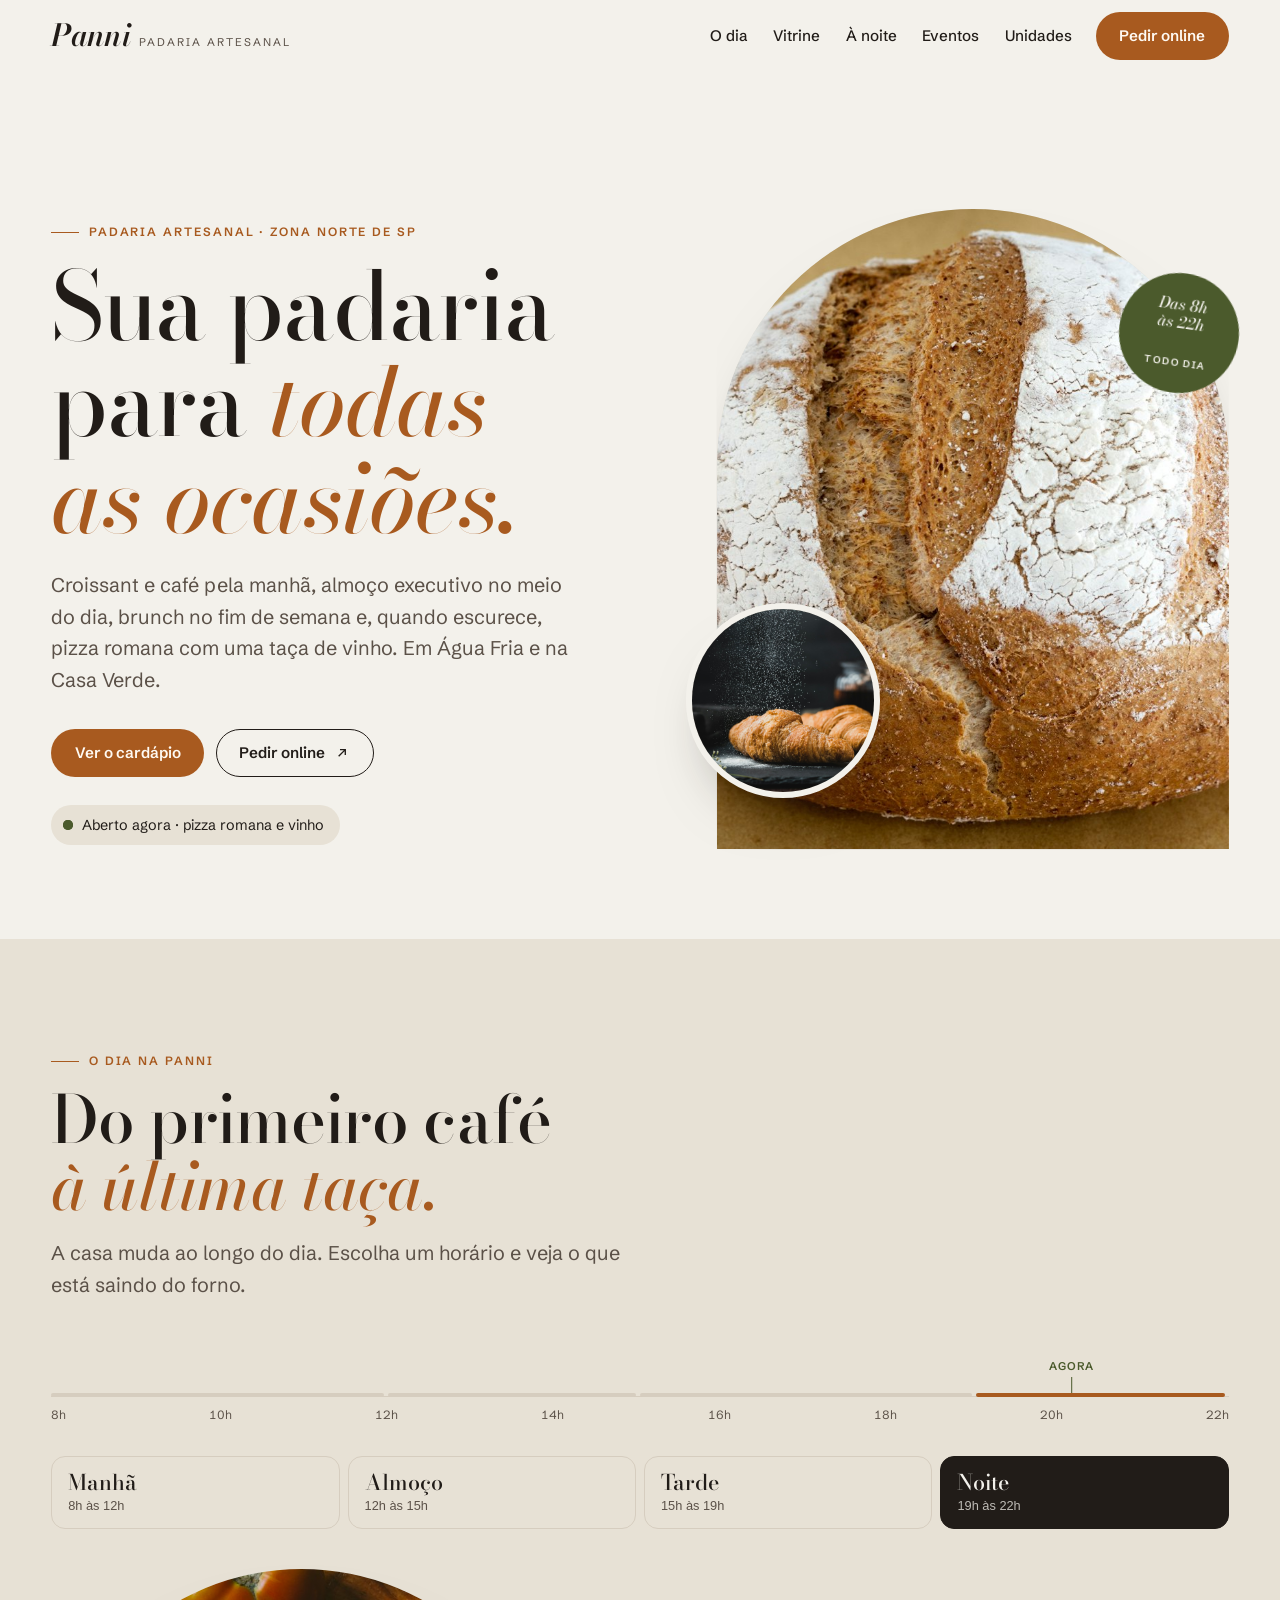
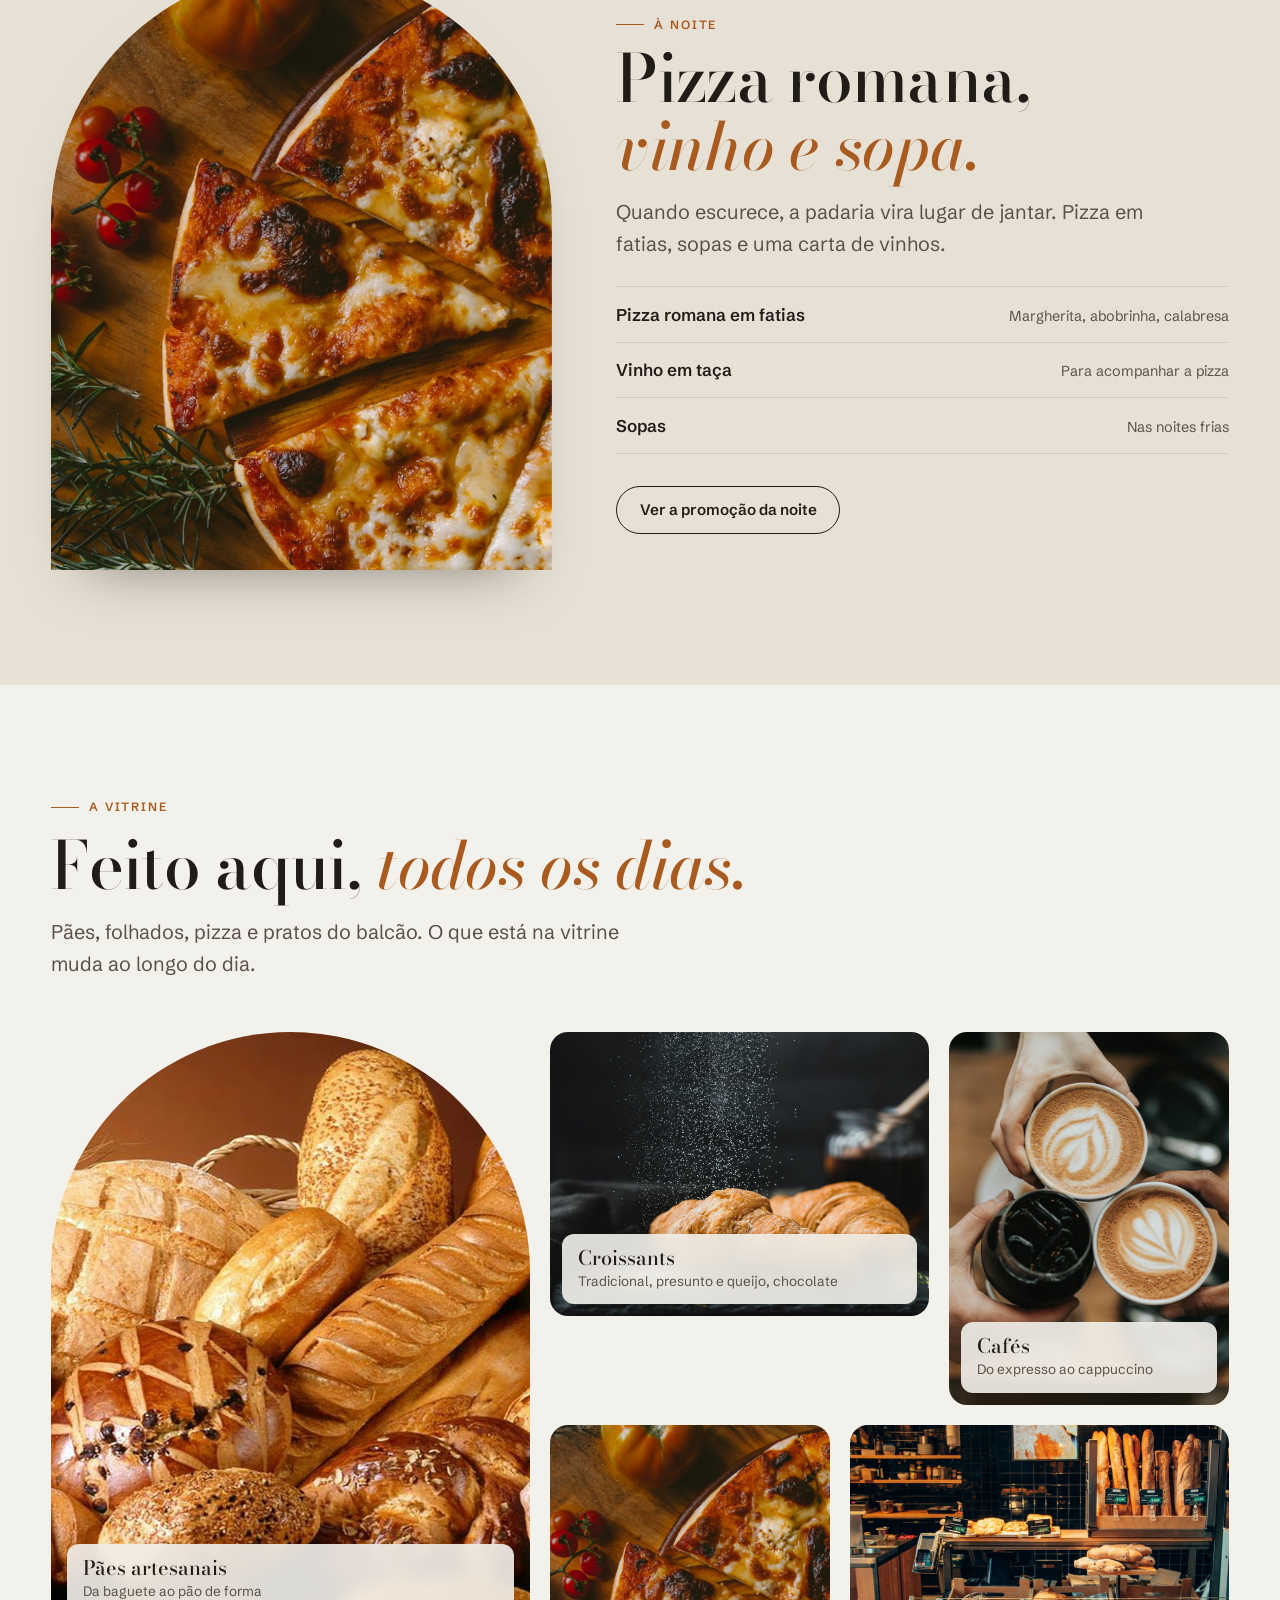
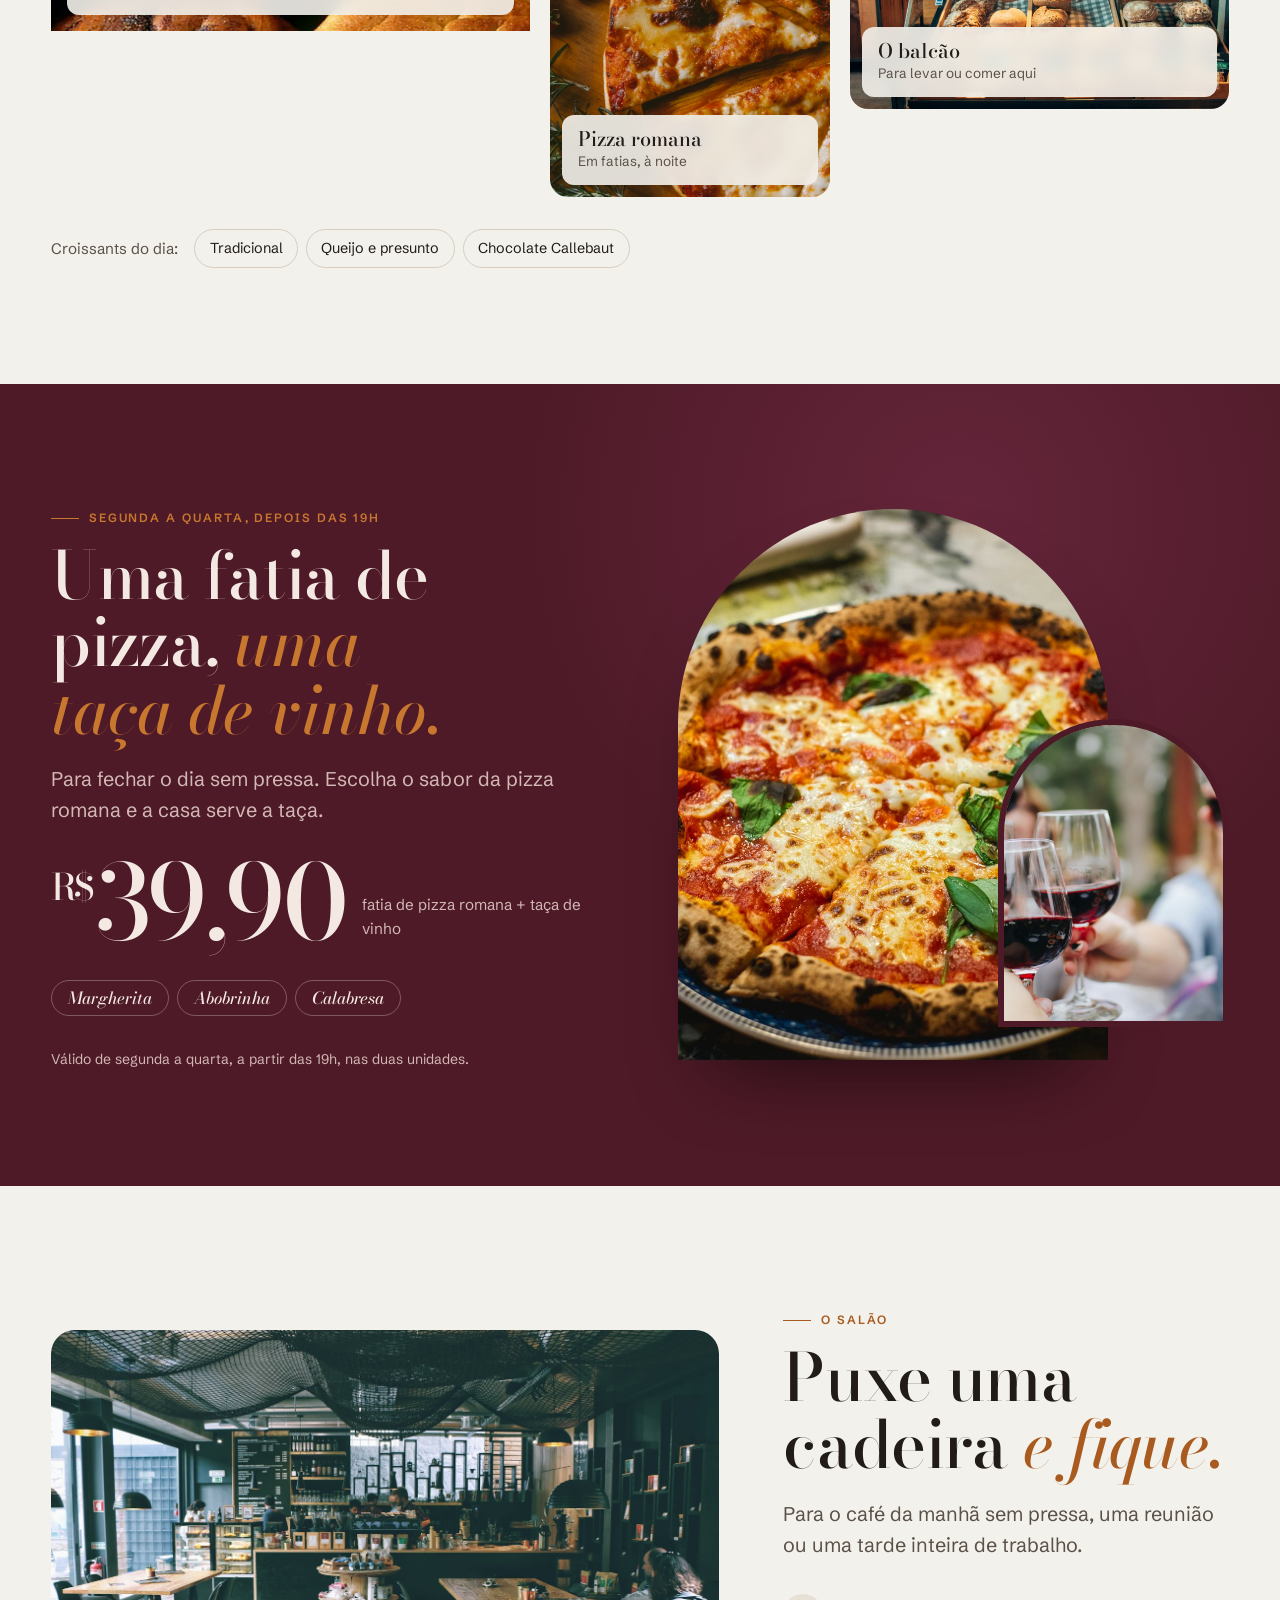
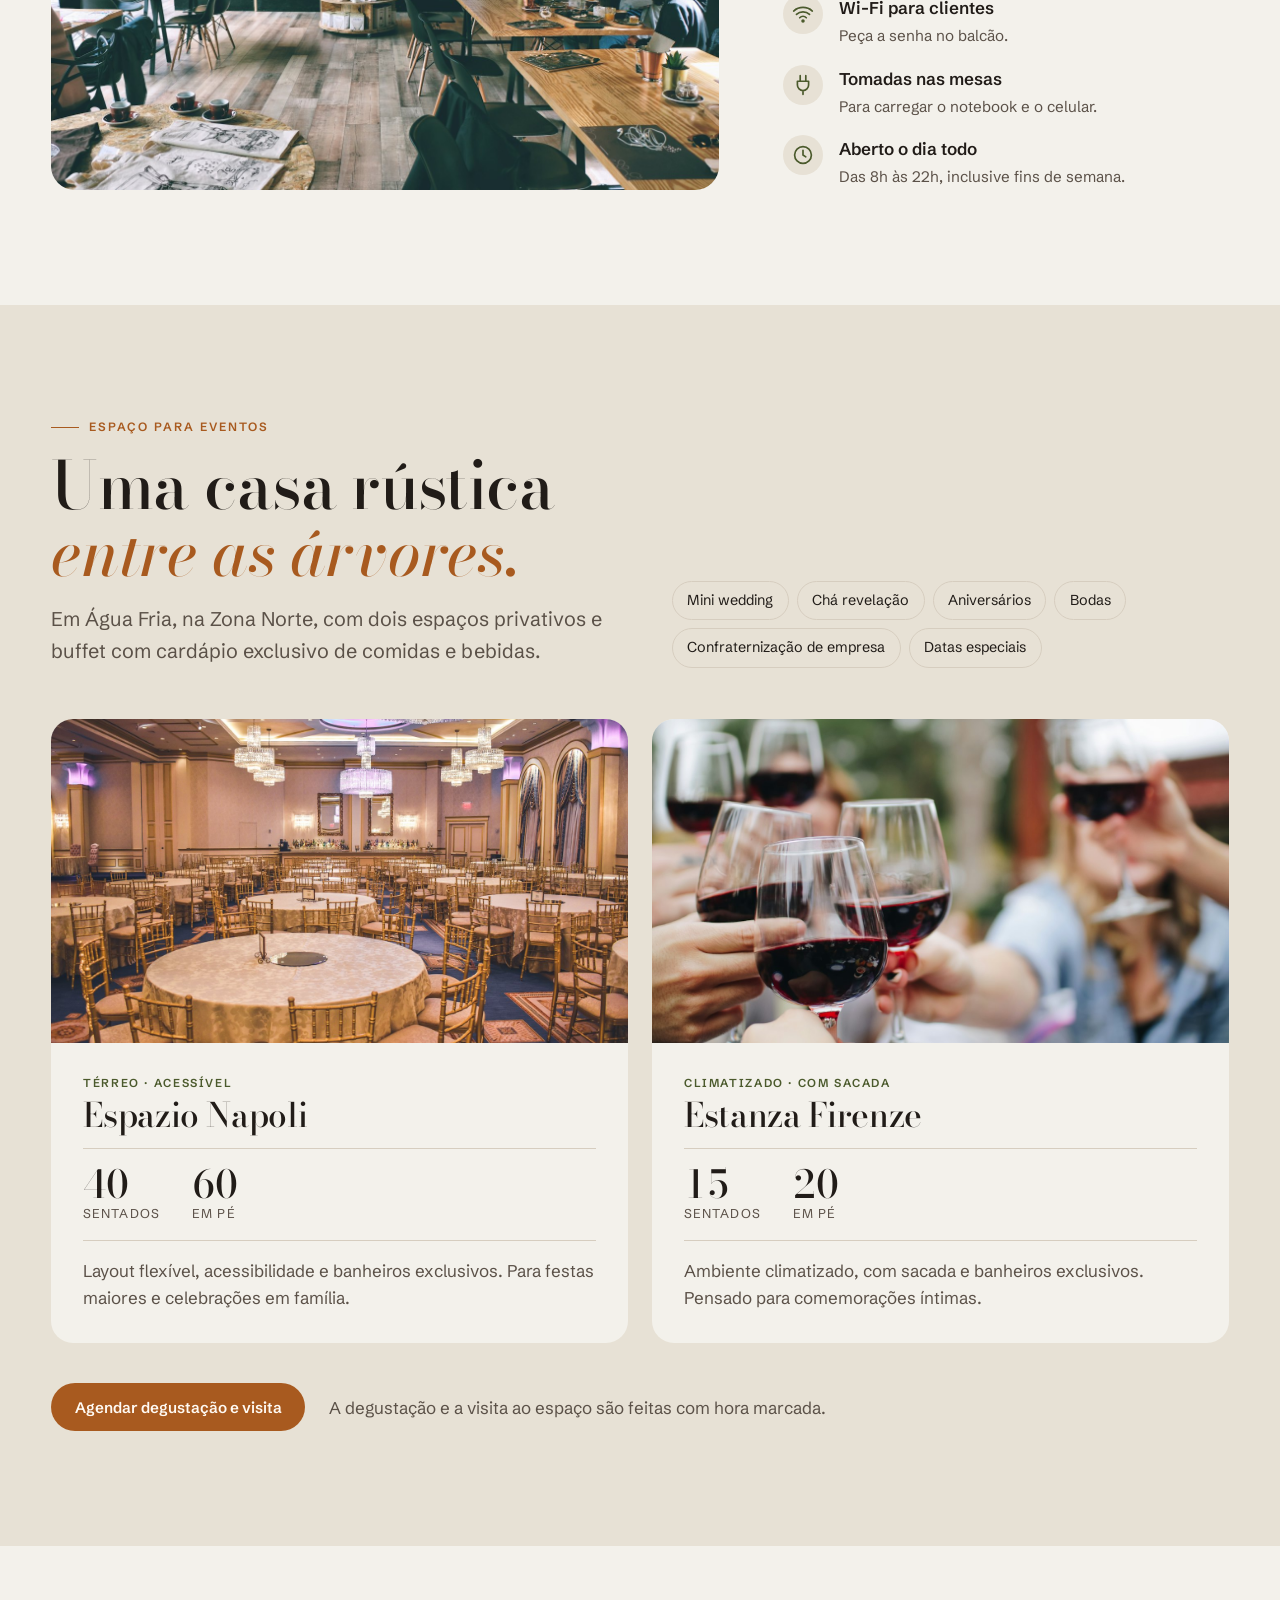
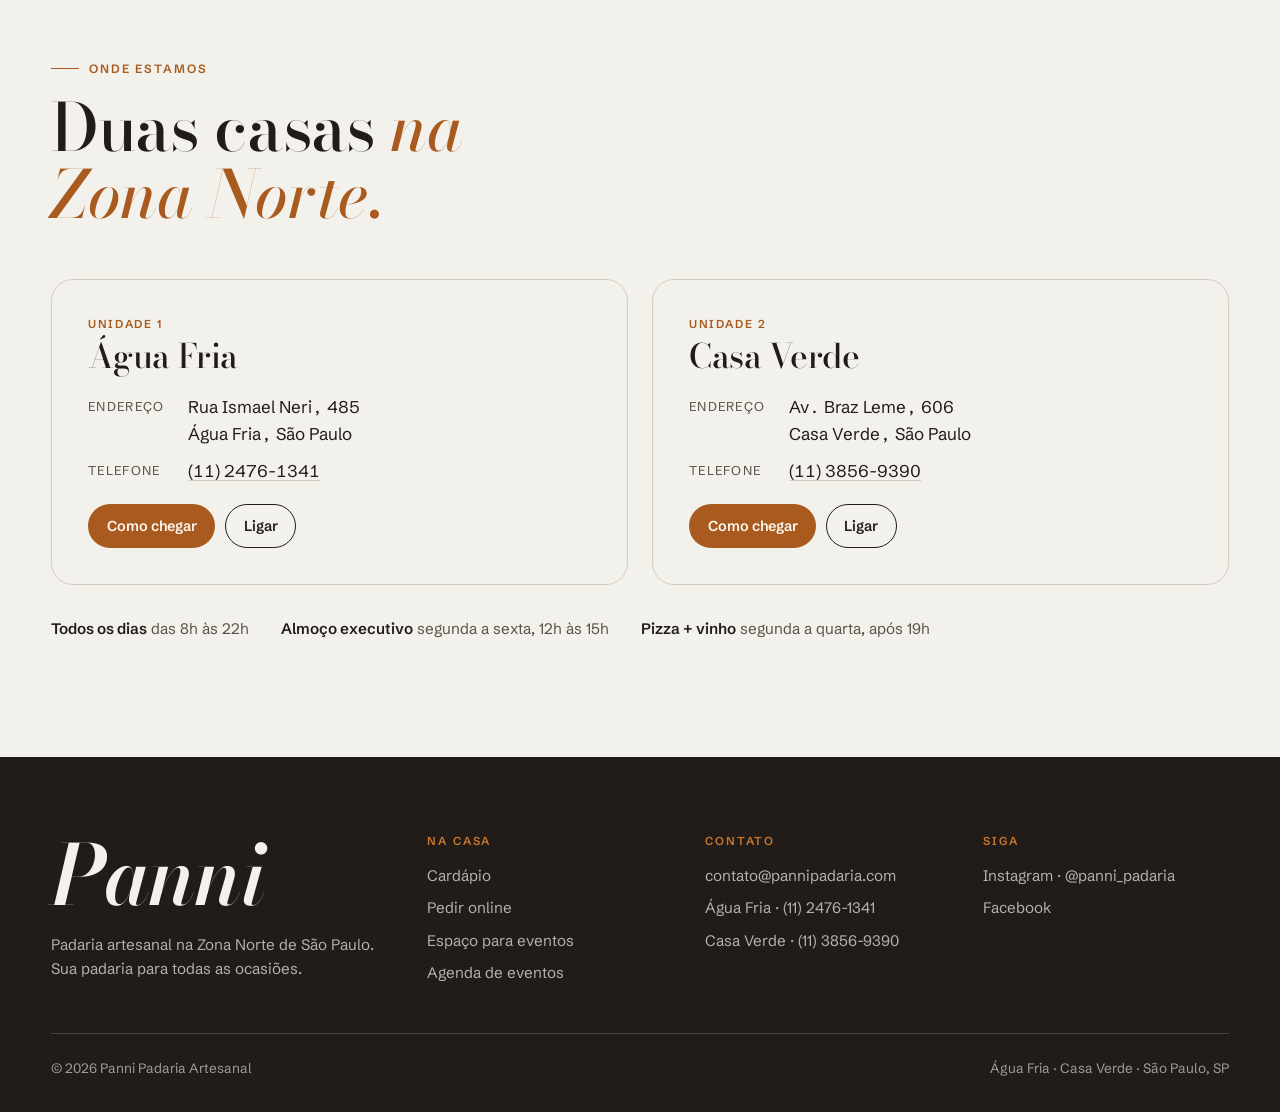
==== index.html @ 8c9f8245 "Novo site da Panni Padaria Artesanal Página única e estática, organizada pelo dia da padaria: abertu" ====
<!doctype html>
<html lang="pt-BR">
<head>
<meta charset="utf-8">
<meta name="viewport" content="width=device-width, initial-scale=1, viewport-fit=cover">
<title>Panni Padaria Artesanal</title>
<meta name="claude:viewport-fit-sides" content="cover">
<meta name="description" content="Panni Padaria Artesanal, na Zona Norte de São Paulo. Café da manhã, almoço executivo, café da tarde e, à noite, pizza romana com vinho. Unidades Água Fria e Casa Verde.">
<meta name="theme-color" content="#f3f1eb" media="(prefers-color-scheme: light)">
<meta name="theme-color" content="#16120f" media="(prefers-color-scheme: dark)">
<meta property="og:type" content="website">
<meta property="og:title" content="Panni Padaria Artesanal">
<meta property="og:description" content="Sua padaria para todas as ocasiões. Do croissant da manhã à pizza romana com vinho da noite.">
<meta property="og:image" content="assets/img/pao-rustico.jpg">
<meta property="og:locale" content="pt_BR">
<link rel="icon" href="assets/img/favicon.svg" type="image/svg+xml">
<link rel="preconnect" href="https://fonts.googleapis.com">
<link rel="preconnect" href="https://fonts.gstatic.com" crossorigin>
<link rel="stylesheet" href="https://fonts.googleapis.com/css2?family=Bodoni+Moda:ital,opsz,wght@0,6..96,400..700;1,6..96,400..700&family=Schibsted+Grotesk:wght@400..700&display=swap">
<link rel="preload" as="image" href="assets/img/pao-rustico.jpg">

<script type="application/ld+json">
{
  "@context": "https://schema.org",
  "@graph": [
    {
      "@type": "Bakery",
      "name": "Panni Padaria Artesanal · Água Fria",
      "url": "https://pannipadaria.com.br",
      "telephone": "+55-11-2476-1341",
      "email": "contato@pannipadaria.com",
      "servesCuisine": ["Padaria", "Café", "Pizza romana"],
      "address": {"@type": "PostalAddress", "streetAddress": "Rua Ismael Neri, 485", "addressLocality": "São Paulo", "addressRegion": "SP", "addressCountry": "BR"},
      "openingHours": "Mo-Su 08:00-22:00",
      "sameAs": ["https://www.instagram.com/panni_padaria", "https://www.facebook.com/pannipadaria"]
    },
    {
      "@type": "Bakery",
      "name": "Panni Padaria Artesanal · Casa Verde",
      "url": "https://pannipadaria.com.br",
      "telephone": "+55-11-3856-9390",
      "email": "contato@pannipadaria.com",
      "servesCuisine": ["Padaria", "Café", "Pizza romana"],
      "address": {"@type": "PostalAddress", "streetAddress": "Av. Braz Leme, 606", "addressLocality": "São Paulo", "addressRegion": "SP", "addressCountry": "BR"},
      "openingHours": "Mo-Su 08:00-22:00",
      "sameAs": ["https://www.instagram.com/panni_padaria", "https://www.facebook.com/pannipadaria"]
    }
  ]
}
</script>

<link rel="stylesheet" href="assets/css/styles.css?v=1">
<script>document.documentElement.classList.add('js')</script>
</head>
<body>
<a class="skip" href="#conteudo">Pular para o conteúdo</a>

<header class="topo" id="topo">
  <div class="wrap">
    <a class="marca" href="#conteudo" aria-label="Panni Padaria Artesanal, início"><b>Panni</b><small>Padaria Artesanal</small></a>
    <nav class="nav" aria-label="Principal">
      <a href="#dia">O dia</a>
      <a href="#vitrine">Vitrine</a>
      <a href="#noite">À noite</a>
      <a href="#eventos">Eventos</a>
      <a href="#unidades">Unidades</a>
    </nav>
    <a class="btn btn-forno" href="https://cardapiodigital.io/pannipadariaartesanal" target="_blank" rel="noopener">Pedir online</a>
    <button class="menu-btn" id="menu-btn" aria-expanded="false" aria-controls="gaveta">Menu</button>
  </div>
  <div class="wrap">
    <nav class="gaveta" id="gaveta" aria-label="Menu" hidden>
      <a href="#dia">O dia na Panni</a>
      <a href="#vitrine">Vitrine</a>
      <a href="#noite">Pizza e vinho</a>
      <a href="#eventos">Eventos</a>
      <a href="#unidades">Unidades</a>
      <a class="btn btn-forno" href="https://cardapiodigital.io/pannipadariaartesanal" target="_blank" rel="noopener">Pedir online</a>
    </nav>
  </div>
</header>

<main id="conteudo">

  <!-- Abertura -->
  <section class="abertura" aria-labelledby="titulo">
    <div class="wrap">
      <div>
        <span class="eyebrow anima">Padaria artesanal · Zona Norte de SP</span>
        <h1 id="titulo" class="anima">Sua padaria para <em>todas as ocasiões.</em></h1>
        <p class="lead anima">Croissant e café pela manhã, almoço executivo no meio do dia, brunch no fim de semana e, quando escurece, pizza romana com uma taça de vinho. Em Água Fria e na Casa Verde.</p>
        <div class="acoes anima">
          <a class="btn btn-forno" href="https://pannipadaria.com.br/cardapiopanni/">Ver o cardápio</a>
          <a class="btn btn-linha" href="https://cardapiodigital.io/pannipadariaartesanal" target="_blank" rel="noopener">Pedir online
            <svg viewBox="0 0 24 24" fill="none" stroke="currentColor" stroke-width="2" aria-hidden="true"><path d="M7 17 17 7M9 7h8v8"/></svg></a>
        </div>
        <p class="agora anima" id="agora" aria-live="polite"><i></i><span>Todos os dias, das 8h às 22h</span></p>
      </div>
      <div class="janela">
        <div class="arco"><img src="assets/img/pao-rustico.jpg" alt="Pão rústico de casca dourada, polvilhado com farinha" width="1400" height="933" fetchpriority="high"></div>
        <div class="medalha"><img src="assets/img/croissant.jpg" alt="Croissants recém-saídos do forno" width="1400" height="933" loading="lazy"></div>
        <p class="selo" aria-hidden="true">Das 8h<br>às 22h<b>todo dia</b></p>
      </div>
    </div>
  </section>

  <!-- O dia na Panni -->
  <section class="secao dia" id="dia" aria-labelledby="dia-titulo">
    <div class="wrap">
      <div class="cab revela">
        <span class="eyebrow">O dia na Panni</span>
        <h2 id="dia-titulo">Do primeiro café <em>à última taça.</em></h2>
        <p class="lead">A casa muda ao longo do dia. Escolha um horário e veja o que está saindo do forno.</p>
      </div>

      <div class="regua" aria-hidden="true">
        <div class="regua-linha" id="regua-linha">
          <div class="regua-agora" id="regua-agora" hidden>Agora</div>
        </div>
        <div class="regua-horas"><span>8h</span><span>10h</span><span>12h</span><span>14h</span><span>16h</span><span>18h</span><span>20h</span><span>22h</span></div>
      </div>

      <div class="turnos" role="tablist" aria-label="Horários do dia">
        <button class="turno" role="tab" id="t-manha" aria-controls="p-manha" aria-selected="true" data-ini="8" data-fim="12"><span>Manhã</span><small>8h às 12h</small></button>
        <button class="turno" role="tab" id="t-almoco" aria-controls="p-almoco" aria-selected="false" tabindex="-1" data-ini="12" data-fim="15"><span>Almoço</span><small>12h às 15h</small></button>
        <button class="turno" role="tab" id="t-tarde" aria-controls="p-tarde" aria-selected="false" tabindex="-1" data-ini="15" data-fim="19"><span>Tarde</span><small>15h às 19h</small></button>
        <button class="turno" role="tab" id="t-noite" aria-controls="p-noite" aria-selected="false" tabindex="-1" data-ini="19" data-fim="22"><span>Noite</span><small>19h às 22h</small></button>
      </div>

      <div class="painel" role="tabpanel" id="p-manha" aria-labelledby="t-manha">
        <div class="foto"><img src="assets/img/croissants-vitrine.jpg" alt="Bandeja de croissants dourados na vitrine" loading="lazy" width="1400" height="933"></div>
        <div>
          <span class="eyebrow">Café da manhã</span>
          <h3>Manteiga, café <em>e forno quente.</em></h3>
          <p class="lead">O croissant é o carro-chefe da manhã. Peça com um café e fique o tempo que quiser.</p>
          <ul class="itens">
            <li><b>Croissant tradicional</b><span>Massa folhada na manteiga</span></li>
            <li><b>Croissant de queijo e presunto</b><span>Quente, para o café salgado</span></li>
            <li><b>Croissant de chocolate</b><span>Recheio de chocolate Callebaut</span></li>
            <li><b>Pães e cafés</b><span>Na chapa, no balcão ou para levar</span></li>
          </ul>
          <a class="btn btn-linha" href="https://pannipadaria.com.br/cardapiopanni/">Ver o cardápio da manhã</a>
        </div>
      </div>

      <div class="painel" role="tabpanel" id="p-almoco" aria-labelledby="t-almoco" hidden>
        <div class="foto"><img src="assets/img/almoco.jpg" alt="Prato de carne grelhada com batatas" loading="lazy" width="1400" height="933"></div>
        <div>
          <span class="eyebrow">Almoço executivo</span>
          <h3>Almoço de verdade, <em>no meio da semana.</em></h3>
          <p class="lead">De segunda a sexta, das 12h às 15h. Prato feito com calma, servido rápido para quem volta ao trabalho.</p>
          <ul class="itens">
            <li><b>Almoço executivo</b><span>Segunda a sexta, 12h às 15h</span></li>
            <li><b>Saladas e pratos leves</b><span>Para quem prefere algo fresco</span></li>
            <li><b>Sobremesa e café</b><span>Para fechar a refeição</span></li>
          </ul>
          <a class="btn btn-linha" href="https://cardapiodigital.io/pannipadariaartesanal" target="_blank" rel="noopener">Pedir o almoço online</a>
        </div>
      </div>

      <div class="painel" role="tabpanel" id="p-tarde" aria-labelledby="t-tarde" hidden>
        <div class="foto"><img src="assets/img/brunch.jpg" alt="Mesa de brunch com ovos, waffles, frutas e sucos" loading="lazy" width="1400" height="933"></div>
        <div>
          <span class="eyebrow">Café da tarde e brunch</span>
          <h3>A pausa da tarde <em>e o brunch de domingo.</em></h3>
          <p class="lead">Durante a semana, café da tarde. No fim de semana, brunch para reunir a família à mesa.</p>
          <ul class="itens">
            <li><b>Café da tarde</b><span>Todos os dias</span></li>
            <li><b>Brunch</b><span>Sábados e domingos</span></li>
            <li><b>Wi-Fi e tomadas</b><span>Traga o notebook</span></li>
          </ul>
          <a class="btn btn-linha" href="https://pannipadaria.com.br/cardapiopanni/">Ver o cardápio</a>
        </div>
      </div>

      <div class="painel" role="tabpanel" id="p-noite" aria-labelledby="t-noite" hidden>
        <div class="foto"><img src="assets/img/pizza.jpg" alt="Pizza assada com tomates e alecrim" loading="lazy" width="1400" height="933"></div>
        <div>
          <span class="eyebrow">À noite</span>
          <h3>Pizza romana, <em>vinho e sopa.</em></h3>
          <p class="lead">Quando escurece, a padaria vira lugar de jantar. Pizza em fatias, sopas e uma carta de vinhos.</p>
          <ul class="itens">
            <li><b>Pizza romana em fatias</b><span>Margherita, abobrinha, calabresa</span></li>
            <li><b>Vinho em taça</b><span>Para acompanhar a pizza</span></li>
            <li><b>Sopas</b><span>Nas noites frias</span></li>
          </ul>
          <a class="btn btn-linha" href="#noite">Ver a promoção da noite</a>
        </div>
      </div>
    </div>
  </section>

  <!-- Vitrine -->
  <section class="secao" id="vitrine" aria-labelledby="vitrine-titulo">
    <div class="wrap">
      <div class="cab revela">
        <span class="eyebrow">A vitrine</span>
        <h2 id="vitrine-titulo">Feito aqui, <em>todos os dias.</em></h2>
        <p class="lead">Pães, folhados, pizza e pratos do balcão. O que está na vitrine muda ao longo do dia.</p>
      </div>
      <div class="vitrine-grade">
        <figure class="peca p-a revela"><img src="assets/img/cesta-paes.jpg" alt="Cesta com pães de vários formatos" loading="lazy" width="1400" height="933"><figcaption><b>Pães artesanais</b><span>Da baguete ao pão de forma</span></figcaption></figure>
        <figure class="peca p-b revela"><img src="assets/img/croissant.jpg" alt="Dois croissants sobre pedra escura" loading="lazy" width="1400" height="933"><figcaption><b>Croissants</b><span>Tradicional, presunto e queijo, chocolate</span></figcaption></figure>
        <figure class="peca p-c revela"><img src="assets/img/cafes.jpg" alt="Mãos brindando com xícaras de cappuccino" loading="lazy" width="1400" height="933"><figcaption><b>Cafés</b><span>Do expresso ao cappuccino</span></figcaption></figure>
        <figure class="peca p-d revela"><img src="assets/img/pizza.jpg" alt="Pizza assada com tomates e alecrim" loading="lazy" width="1400" height="933"><figcaption><b>Pizza romana</b><span>Em fatias, à noite</span></figcaption></figure>
        <figure class="peca p-e revela"><img src="assets/img/balcao-paes.jpg" alt="Balcão de padaria com pães expostos em cestos" loading="lazy" width="1400" height="933"><figcaption><b>O balcão</b><span>Para levar ou comer aqui</span></figcaption></figure>
      </div>
      <div class="croissants revela">
        <p>Croissants do dia:</p>
        <span class="chip">Tradicional</span>
        <span class="chip">Queijo e presunto</span>
        <span class="chip">Chocolate Callebaut</span>
      </div>
    </div>
  </section>

  <!-- A noite -->
  <section class="secao noite" id="noite" aria-labelledby="noite-titulo">
    <div class="wrap">
      <div class="revela">
        <span class="eyebrow">Segunda a quarta, depois das 19h</span>
        <h2 id="noite-titulo">Uma fatia de pizza, <em>uma taça de vinho.</em></h2>
        <p class="lead">Para fechar o dia sem pressa. Escolha o sabor da pizza romana e a casa serve a taça.</p>
        <div class="preco">
          <strong><sup>R$</sup>39,90</strong>
          <span>fatia de pizza romana + taça de vinho</span>
        </div>
        <ul class="sabores" aria-label="Sabores da promoção">
          <li>Margherita</li>
          <li>Abobrinha</li>
          <li>Calabresa</li>
        </ul>
        <p class="nota">Válido de segunda a quarta, a partir das 19h, nas duas unidades.</p>
      </div>
      <div class="fotos revela" aria-hidden="true">
        <div class="arco"><img src="assets/img/pizza-margherita.jpg" alt="" loading="lazy" width="1400" height="933"></div>
        <div class="taca"><img src="assets/img/vinho.jpg" alt="" loading="lazy" width="1400" height="933"></div>
      </div>
    </div>
  </section>

  <!-- O salão -->
  <section class="secao salao" id="salao" aria-labelledby="salao-titulo">
    <div class="wrap">
      <div class="foto revela"><img src="assets/img/salao.jpg" alt="Salão da padaria com mesas de madeira" loading="lazy" width="1400" height="933"></div>
      <div class="revela">
        <span class="eyebrow">O salão</span>
        <h2 id="salao-titulo">Puxe uma cadeira <em>e fique.</em></h2>
        <p class="lead">Para o café da manhã sem pressa, uma reunião ou uma tarde inteira de trabalho.</p>
        <ul class="vantagens">
          <li>
            <svg viewBox="0 0 24 24" fill="none" stroke="currentColor" stroke-width="1.8" stroke-linecap="round" aria-hidden="true"><path d="M2 8.8a15 15 0 0 1 20 0M5 12.5a10 10 0 0 1 14 0M8.5 16a5 5 0 0 1 7 0"/><circle cx="12" cy="19.5" r="1" fill="currentColor"/></svg>
            <div><b>Wi-Fi para clientes</b><span>Peça a senha no balcão.</span></div>
          </li>
          <li>
            <svg viewBox="0 0 24 24" fill="none" stroke="currentColor" stroke-width="1.8" stroke-linecap="round" stroke-linejoin="round" aria-hidden="true"><path d="M9 2v6M15 2v6M6 8h12v4a6 6 0 0 1-12 0zM12 18v4"/></svg>
            <div><b>Tomadas nas mesas</b><span>Para carregar o notebook e o celular.</span></div>
          </li>
          <li>
            <svg viewBox="0 0 24 24" fill="none" stroke="currentColor" stroke-width="1.8" stroke-linecap="round" stroke-linejoin="round" aria-hidden="true"><circle cx="12" cy="12" r="9"/><path d="M12 7v5l3 2"/></svg>
            <div><b>Aberto o dia todo</b><span>Das 8h às 22h, inclusive fins de semana.</span></div>
          </li>
        </ul>
      </div>
    </div>
  </section>

  <!-- Eventos -->
  <section class="secao eventos" id="eventos" aria-labelledby="eventos-titulo">
    <div class="wrap">
      <div class="eventos-topo">
        <div class="cab revela">
          <span class="eyebrow">Espaço para eventos</span>
          <h2 id="eventos-titulo">Uma casa rústica <em>entre as árvores.</em></h2>
          <p class="lead">Em Água Fria, na Zona Norte, com dois espaços privativos e buffet com cardápio exclusivo de comidas e bebidas.</p>
        </div>
        <div class="ocasioes revela" aria-label="Ocasiões">
          <span class="chip">Mini wedding</span>
          <span class="chip">Chá revelação</span>
          <span class="chip">Aniversários</span>
          <span class="chip">Bodas</span>
          <span class="chip">Confraternização de empresa</span>
          <span class="chip">Datas especiais</span>
        </div>
      </div>

      <div class="espacos">
        <article class="espaco revela">
          <div class="foto"><img src="assets/img/eventos.jpg" alt="Salão de eventos com mesas redondas postas" loading="lazy" width="1400" height="933"></div>
          <div class="espaco-corpo">
            <h3><small>Térreo · acessível</small>Espazio Napoli</h3>
            <div class="lotacao">
              <div><strong>40</strong><span>sentados</span></div>
              <div><strong>60</strong><span>em pé</span></div>
            </div>
            <p>Layout flexível, acessibilidade e banheiros exclusivos. Para festas maiores e celebrações em família.</p>
          </div>
        </article>
        <article class="espaco revela">
          <div class="foto"><img src="assets/img/vinho.jpg" alt="Amigos brindando com taças de vinho tinto" loading="lazy" width="1400" height="933"></div>
          <div class="espaco-corpo">
            <h3><small>Climatizado · com sacada</small>Estanza Firenze</h3>
            <div class="lotacao">
              <div><strong>15</strong><span>sentados</span></div>
              <div><strong>20</strong><span>em pé</span></div>
            </div>
            <p>Ambiente climatizado, com sacada e banheiros exclusivos. Pensado para comemorações íntimas.</p>
          </div>
        </article>
      </div>

      <div class="eventos-cta revela">
        <a class="btn btn-forno" href="https://pannipadaria.com.br/espaco-eventos/">Agendar degustação e visita</a>
        <p>A degustação e a visita ao espaço são feitas com hora marcada.</p>
      </div>
    </div>
  </section>

  <!-- Unidades -->
  <section class="secao" id="unidades" aria-labelledby="unidades-titulo">
    <div class="wrap">
      <div class="cab revela">
        <span class="eyebrow">Onde estamos</span>
        <h2 id="unidades-titulo">Duas casas <em>na Zona Norte.</em></h2>
      </div>
      <div class="unidades-grade">
        <article class="unidade revela">
          <h3><small>Unidade 1</small>Água Fria</h3>
          <dl>
            <dt>Endereço</dt><dd>Rua Ismael Neri, 485<br>Água Fria, São Paulo</dd>
            <dt>Telefone</dt><dd><a href="tel:+551124761341">(11) 2476-1341</a></dd>
          </dl>
          <div class="acoes">
            <a class="btn btn-forno" href="https://www.google.com/maps/search/?api=1&amp;query=Panni+Padaria+Rua+Ismael+Neri+485+S%C3%A3o+Paulo" target="_blank" rel="noopener">Como chegar</a>
            <a class="btn btn-linha" href="tel:+551124761341">Ligar</a>
          </div>
        </article>
        <article class="unidade revela">
          <h3><small>Unidade 2</small>Casa Verde</h3>
          <dl>
            <dt>Endereço</dt><dd>Av. Braz Leme, 606<br>Casa Verde, São Paulo</dd>
            <dt>Telefone</dt><dd><a href="tel:+551138569390">(11) 3856-9390</a></dd>
          </dl>
          <div class="acoes">
            <a class="btn btn-forno" href="https://www.google.com/maps/search/?api=1&amp;query=Panni+Padaria+Av+Braz+Leme+606+S%C3%A3o+Paulo" target="_blank" rel="noopener">Como chegar</a>
            <a class="btn btn-linha" href="tel:+551138569390">Ligar</a>
          </div>
        </article>
      </div>
      <div class="horario revela">
        <span><b>Todos os dias</b> das 8h às 22h</span>
        <span><b>Almoço executivo</b> segunda a sexta, 12h às 15h</span>
        <span><b>Pizza + vinho</b> segunda a quarta, após 19h</span>
      </div>
    </div>
  </section>
</main>

<footer class="rodape">
  <div class="wrap">
    <div class="rodape-topo">
      <div>
        <a class="marca" href="#conteudo"><b>Panni</b></a>
        <p style="margin-top:1rem;max-width:22rem">Padaria artesanal na Zona Norte de São Paulo. Sua padaria para todas as ocasiões.</p>
      </div>
      <div>
        <h4>Na casa</h4>
        <ul>
          <li><a href="https://pannipadaria.com.br/cardapiopanni/">Cardápio</a></li>
          <li><a href="https://cardapiodigital.io/pannipadariaartesanal" target="_blank" rel="noopener">Pedir online</a></li>
          <li><a href="https://pannipadaria.com.br/espaco-eventos/">Espaço para eventos</a></li>
          <li><a href="https://pannipadaria.com.br/eventos">Agenda de eventos</a></li>
        </ul>
      </div>
      <div>
        <h4>Contato</h4>
        <ul>
          <li><a href="mailto:contato@pannipadaria.com">contato@pannipadaria.com</a></li>
          <li>Água Fria · <a href="tel:+551124761341">(11) 2476-1341</a></li>
          <li>Casa Verde · <a href="tel:+551138569390">(11) 3856-9390</a></li>
        </ul>
      </div>
      <div>
        <h4>Siga</h4>
        <ul>
          <li><a href="https://www.instagram.com/panni_padaria" target="_blank" rel="noopener">Instagram · @panni_padaria</a></li>
          <li><a href="https://www.facebook.com/pannipadaria" target="_blank" rel="noopener">Facebook</a></li>
        </ul>
      </div>
    </div>
    <div class="rodape-base">
      <span>© <span id="ano">2026</span> Panni Padaria Artesanal</span>
      <span>Água Fria · Casa Verde · São Paulo, SP</span>
    </div>
  </div>
</footer>

<script src="assets/js/app.js?v=1"></script>
</body>
</html>
---- assets/css/styles.css ----
/* Layout: o dia da padaria de cima a baixo. A página começa clara como a manhã
   e escurece até a faixa vinho da noite; as fotos ficam em janelas em arco,
   como as arcadas italianas que dão nome aos espaços da casa. */
:root {
  /* Paleta provisória: troque aqui pelas cores oficiais da Panni. */
  --farinha: #f3f1eb;      /* fundo: farinha peneirada */
  --miolo: #e7e1d5;        /* superfície: miolo do pão */
  --carvao: #211c18;       /* texto: forno a lenha */
  --carvao-2: #5b5148;     /* texto secundário */
  --crosta: #a85a1f;       /* destaque: crosta dourada */
  --crosta-hi: #c8772f;
  --oliva: #4b5a2c;        /* apoio: azeite e manjericão */
  --vinho: #4e1a27;        /* a noite */
  --vinho-2: #64253a;
  --noite-txt: #f4e9e2;
  --noite-mut: #d3b8b5;
  --linha: #d6cdbf;
  --on-crosta: #fffaf3;

  --f-display: "Bodoni Moda", "Didot", "Bodoni 72", Georgia, serif;
  --f-ui: "Schibsted Grotesk", "Helvetica Neue", Arial, system-ui, sans-serif;

  --t-hero: clamp(2.9rem, 1.6rem + 5.4vw, 6.4rem);
  --t-h2: clamp(2.2rem, 1.4rem + 3.4vw, 4.4rem);
  --t-h3: clamp(1.5rem, 1.2rem + 1.2vw, 2.1rem);
  --t-lead: clamp(1.05rem, 1rem + .3vw, 1.25rem);
  --t-body: 1.0625rem;
  --t-small: .875rem;

  --gutter: max(16px, 4vw);
  --max: 1320px;
  --arch: 999px 999px 0 0 / 999px 999px 0 0;
  --ease: cubic-bezier(.16, 1, .3, 1);
  --sombra: 0 30px 60px -36px rgb(33 28 24 / .55);
  --header-h: 72px;
  color-scheme: light;
  accent-color: var(--crosta);
}
@media (prefers-color-scheme: dark) {
  :root:not([data-theme="light"]) {
    --farinha: #16120f; --miolo: #221c17; --carvao: #f0e8dc; --carvao-2: #b9ac9c;
    --crosta: #e09a5a; --crosta-hi: #f0b077; --oliva: #aebd84;
    --vinho: #2e0f17; --vinho-2: #45182a; --noite-txt: #f4e9e2; --noite-mut: #c9aaa7;
    --linha: #3a3129; --on-crosta: #1b120b;
    --sombra: 0 30px 60px -36px rgb(0 0 0 / .8);
    color-scheme: dark;
  }
}
:root[data-theme="dark"] {
  --farinha: #16120f; --miolo: #221c17; --carvao: #f0e8dc; --carvao-2: #b9ac9c;
  --crosta: #e09a5a; --crosta-hi: #f0b077; --oliva: #aebd84;
  --vinho: #2e0f17; --vinho-2: #45182a; --noite-txt: #f4e9e2; --noite-mut: #c9aaa7;
  --linha: #3a3129; --on-crosta: #1b120b;
  --sombra: 0 30px 60px -36px rgb(0 0 0 / .8);
  color-scheme: dark;
}

*, *::before, *::after { box-sizing: border-box; }
html { scroll-behavior: smooth; scroll-padding-top: calc(var(--header-h) + 12px); -webkit-text-size-adjust: 100%; }
body {
  margin: 0;
  background: var(--farinha);
  color: var(--carvao);
  font: 400 var(--t-body)/1.6 var(--f-ui);
  -webkit-font-smoothing: antialiased;
  overflow-x: clip;
}
body::before { content: ""; position: fixed; inset: 0 0 auto; height: env(safe-area-inset-top, 0px); z-index: 60; background: var(--farinha); }
img { max-width: 100%; display: block; }
a { color: inherit; }
h1, h2, h3 { font-family: var(--f-display); font-weight: 500; line-height: 1.02; margin: 0; text-wrap: balance; letter-spacing: -.01em; }
p { margin: 0; text-wrap: pretty; }
em { font-style: italic; }
:focus-visible { outline: 2px solid var(--crosta); outline-offset: 3px; border-radius: 4px; }

.wrap {
  width: 100%; max-width: var(--max); margin-inline: auto;
  padding-left: max(var(--gutter), env(safe-area-inset-left, 0px));
  padding-right: max(var(--gutter), env(safe-area-inset-right, 0px));
}
.eyebrow {
  font: 600 .75rem/1.2 var(--f-ui); letter-spacing: .16em; text-transform: uppercase; color: var(--crosta);
  display: inline-flex; align-items: center; gap: .6rem;
}
.eyebrow::before { content: ""; width: 1.75rem; height: 1px; background: currentColor; }
.lead { font-size: var(--t-lead); color: var(--carvao-2); max-width: 36rem; }
.skip { position: absolute; left: -999px; top: 8px; z-index: 100; background: var(--carvao); color: var(--farinha); padding: .6rem 1rem; border-radius: 6px; }
.skip:focus { left: 16px; }

/* Botões */
.btn {
  display: inline-flex; align-items: center; justify-content: center; gap: .55rem;
  min-height: 48px; padding: .8rem 1.4rem; border-radius: 999px;
  font: 600 .95rem/1 var(--f-ui); text-decoration: none; cursor: pointer;
  border: 1px solid transparent; transition: transform .35s var(--ease), background-color .25s, color .25s, border-color .25s;
}
.btn:hover { transform: translateY(-2px); }
.btn-forno { background: var(--crosta); color: var(--on-crosta); }
.btn-forno:hover { background: var(--crosta-hi); }
.btn-linha { border-color: currentColor; color: var(--carvao); background: transparent; }
.btn-linha:hover { background: var(--carvao); color: var(--farinha); border-color: var(--carvao); }
.btn svg { width: 1.05em; height: 1.05em; }

/* Cabeçalho */
.topo {
  position: sticky; top: env(safe-area-inset-top, 0px); z-index: 50;
  background: color-mix(in srgb, var(--farinha) 88%, transparent);
  backdrop-filter: saturate(1.4) blur(14px); -webkit-backdrop-filter: saturate(1.4) blur(14px);
  border-bottom: 1px solid transparent; transition: border-color .3s;
}
.topo.rolou { border-bottom-color: var(--linha); }
.topo .wrap { display: flex; align-items: center; gap: 1.5rem; min-height: var(--header-h); }
.marca { display: flex; align-items: baseline; gap: .55rem; text-decoration: none; margin-right: auto; }
.marca b { font: italic 600 1.9rem/1 var(--f-display); letter-spacing: -.02em; }
.marca small { font-size: .7rem; letter-spacing: .18em; text-transform: uppercase; color: var(--carvao-2); }
.nav { display: flex; gap: 1.6rem; }
.nav a { text-decoration: none; font-weight: 500; font-size: .95rem; position: relative; padding-block: .3rem; }
.nav a::after { content: ""; position: absolute; left: 0; right: 0; bottom: 0; height: 1px; background: var(--crosta); transform: scaleX(0); transform-origin: left; transition: transform .4s var(--ease); }
.nav a:hover::after { transform: scaleX(1); }
.menu-btn { display: none; background: none; border: 1px solid var(--linha); border-radius: 999px; min-height: 44px; padding: 0 1rem; font: 600 .9rem var(--f-ui); color: var(--carvao); cursor: pointer; }
.gaveta { display: none; }
@media (max-width: 920px) {
  .nav, .topo .btn-forno { display: none; }
  .menu-btn { display: inline-flex; align-items: center; }
  .gaveta { display: grid; gap: .25rem; padding-block: .5rem 1.25rem; border-top: 1px solid var(--linha); }
  .gaveta[hidden] { display: none; }
  .gaveta a { padding: .8rem 0; font: 500 1.6rem/1.1 var(--f-display); text-decoration: none; }
  .gaveta .btn { margin-top: .75rem; font: 600 1rem/1 var(--f-ui); }
}

/* Abertura */
.abertura { padding-block: clamp(2rem, 5vw, 4.5rem) clamp(3rem, 7vw, 6rem); }
.abertura .wrap { display: grid; grid-template-columns: minmax(0, 1.08fr) minmax(0, .92fr); gap: clamp(2rem, 5vw, 5rem); align-items: center; }
.abertura h1 { font-size: var(--t-hero); font-weight: 450; margin-block: 1.1rem 1.4rem; }
.abertura h1 em { color: var(--crosta); font-weight: 500; }
.abertura .acoes { display: flex; flex-wrap: wrap; gap: .75rem; margin-top: 2rem; }
.agora {
  display: inline-flex; align-items: center; gap: .6rem; margin-top: 1.75rem;
  padding: .55rem .95rem .55rem .75rem; border-radius: 999px; background: var(--miolo);
  font-size: .9rem; color: var(--carvao);
}
.agora i { width: .6rem; height: .6rem; border-radius: 50%; background: var(--oliva); position: relative; flex: none; }
.agora i::after { content: ""; position: absolute; inset: 0; border-radius: 50%; background: inherit; animation: pulso 2.2s ease-out infinite; }
.agora.fechado i { background: var(--carvao-2); }
.agora.fechado i::after { display: none; }
@keyframes pulso { from { transform: scale(1); opacity: .6; } to { transform: scale(3); opacity: 0; } }

.janela { position: relative; justify-self: center; width: min(100%, 520px); }
.janela .arco {
  border-radius: var(--arch); overflow: hidden; aspect-ratio: 4 / 5; box-shadow: var(--sombra); max-width: 100%;
  background: var(--miolo);
}
.janela .arco img { width: 100%; height: 100%; object-fit: cover; }
.janela .medalha {
  position: absolute; left: -6%; bottom: 8%; width: 38%; aspect-ratio: 1; border-radius: 50%; overflow: hidden;
  border: 6px solid var(--farinha); box-shadow: var(--sombra); background: var(--miolo);
}
.janela .medalha img { width: 100%; height: 100%; object-fit: cover; }
.janela .selo {
  position: absolute; right: -2%; top: 10%; width: 7.5rem; height: 7.5rem; border-radius: 50%;
  display: grid; place-items: center; text-align: center; background: var(--oliva); color: var(--farinha);
  font: italic 500 1rem/1.1 var(--f-display); transform: rotate(8deg); padding: .8rem;
}
.janela .selo b { display: block; font: 600 .62rem/1.3 var(--f-ui); letter-spacing: .14em; text-transform: uppercase; font-style: normal; margin-top: .3rem; }

/* Entrada da abertura: o arco "abre" como a porta do forno. */
@media (prefers-reduced-motion: no-preference) {
  .js .abertura .anima { animation: sobe 1s var(--ease) both; }
  .js .abertura .anima:nth-child(2) { animation-delay: .08s; }
  .js .abertura .anima:nth-child(3) { animation-delay: .16s; }
  .js .abertura .anima:nth-child(4) { animation-delay: .24s; }
  .js .abertura .anima:nth-child(5) { animation-delay: .32s; }
  .js .janela .arco { animation: abre 1.3s var(--ease) .1s both; }
  .js .janela .arco img { animation: assenta 1.8s var(--ease) .1s both; }
  .js .janela .medalha { animation: sobe 1s var(--ease) .55s both; }
  .js .janela .selo { animation: gira 1.2s var(--ease) .7s both; }
}
@keyframes sobe { from { opacity: 0; transform: translateY(18px); } }
@keyframes abre { from { clip-path: inset(100% 0 0 0 round 999px 999px 0 0); } to { clip-path: inset(0 0 0 0 round 0); } }
@keyframes assenta { from { transform: scale(1.15); } }
@keyframes gira { from { opacity: 0; transform: rotate(-30deg) scale(.7); } }

@media (max-width: 860px) {
  .abertura .wrap { grid-template-columns: 1fr; }
  .janela { width: min(100%, 420px); }
  .janela .selo { width: 6.2rem; height: 6.2rem; font-size: .9rem; right: 0; }
  .janela .medalha { left: 0; }
}

/* Aparecer na rolagem, só onde o navegador amarra a animação à rolagem.
   Sem suporte, tudo já está visível. */
@supports (animation-timeline: view()) {
  @media (prefers-reduced-motion: no-preference) {
    .revela { animation: sobe linear both; animation-timeline: view(); animation-range: entry 0% entry 35%; }
  }
}

/* Seções */
.secao { padding-block: clamp(4rem, 9vw, 8rem); }
.cab { display: grid; gap: 1.1rem; margin-bottom: clamp(2rem, 4vw, 3.5rem); max-width: 46rem; }
.cab h2 { font-size: var(--t-h2); }
.cab h2 em { color: var(--crosta); }

/* O dia na Panni */
.dia { background: var(--miolo); }
.regua { position: relative; margin-bottom: 2rem; }
.regua-linha { position: relative; height: 2.75rem; border-bottom: 1px solid var(--linha); }
.regua-horas { display: flex; justify-content: space-between; font-size: .75rem; color: var(--carvao-2); font-variant-numeric: tabular-nums; padding-top: .5rem; }
.regua-trecho { position: absolute; bottom: -1px; height: 4px; background: var(--linha); border-radius: 4px; transition: background-color .3s; }
.regua-trecho.ativo { background: var(--crosta); }
.regua-agora { position: absolute; bottom: 0; transform: translateX(-50%); display: grid; justify-items: center; gap: .25rem; font: 600 .7rem/1 var(--f-ui); letter-spacing: .1em; text-transform: uppercase; color: var(--oliva); }
.regua-agora::after { content: ""; width: 1px; height: 1.2rem; background: currentColor; }
.regua-agora[hidden] { display: none; }

.turnos { display: grid; grid-template-columns: repeat(4, minmax(0, 1fr)); gap: .5rem; margin-bottom: 2.5rem; }
.turno {
  appearance: none; border: 1px solid var(--linha); background: transparent; color: var(--carvao);
  border-radius: 14px; padding: .9rem 1rem; text-align: left; cursor: pointer; display: grid; gap: .2rem;
  transition: background-color .25s, border-color .25s, color .25s;
}
.turno span { font: 500 1.35rem/1.1 var(--f-display); }
.turno small { font-size: .8rem; color: var(--carvao-2); font-variant-numeric: tabular-nums; }
.turno:hover { border-color: var(--crosta); }
.turno[aria-selected="true"] { background: var(--carvao); color: var(--farinha); border-color: var(--carvao); }
.turno[aria-selected="true"] small { color: inherit; opacity: .75; }

.painel { display: grid; grid-template-columns: minmax(0, .9fr) minmax(0, 1.1fr); gap: clamp(2rem, 5vw, 5rem); align-items: center; }
.painel[hidden] { display: none; }
.painel .foto { border-radius: var(--arch); overflow: hidden; aspect-ratio: 5 / 6; max-width: 100%; box-shadow: var(--sombra); background: var(--farinha); }
.painel .foto img { width: 100%; height: 100%; object-fit: cover; }
.painel h3 { font-size: var(--t-h2); margin-block: .8rem 1.1rem; }
.painel h3 em { color: var(--crosta); }
.painel .lead { margin-bottom: 1.6rem; }
.itens { list-style: none; margin: 0 0 2rem; padding: 0; display: grid; }
.itens li { display: flex; justify-content: space-between; align-items: baseline; gap: 1rem; padding-block: .85rem; border-top: 1px solid var(--linha); }
.itens li:last-child { border-bottom: 1px solid var(--linha); }
.itens b { font-weight: 600; }
.itens span { color: var(--carvao-2); font-size: .9rem; text-align: right; }
@media (prefers-reduced-motion: no-preference) {
  .painel:not([hidden]) .foto img { animation: assenta 1.2s var(--ease) both; }
  .painel:not([hidden]) > div:last-child { animation: sobe .8s var(--ease) both; }
}
@media (max-width: 760px) {
  .turnos { grid-template-columns: repeat(2, minmax(0, 1fr)); }
  .painel { grid-template-columns: 1fr; }
  .painel .foto { aspect-ratio: 1; width: min(100%, 420px); }
  .regua-horas span:nth-child(even) { visibility: hidden; }
}

/* Vitrine */
.vitrine-grade { display: grid; grid-template-columns: repeat(12, minmax(0, 1fr)); gap: clamp(.75rem, 1.6vw, 1.25rem); }
.peca { position: relative; margin: 0; overflow: hidden; border-radius: 18px; background: var(--miolo); min-height: 0; }
.peca img { width: 100%; height: 100%; object-fit: cover; transition: transform 1.2s var(--ease); }
.peca:hover img { transform: scale(1.05); }
.peca figcaption {
  position: absolute; left: .75rem; right: .75rem; bottom: .75rem; padding: .75rem 1rem; border-radius: 12px;
  background: color-mix(in srgb, var(--farinha) 90%, transparent); backdrop-filter: blur(8px); -webkit-backdrop-filter: blur(8px);
  display: grid; gap: .1rem;
}
.peca figcaption b { font: 500 1.25rem/1.15 var(--f-display); }
.peca figcaption span { font-size: .85rem; color: var(--carvao-2); }
.p-a { grid-column: span 5; grid-row: span 2; aspect-ratio: 4 / 5; border-radius: var(--arch); }
.p-a figcaption { left: 1rem; right: 1rem; bottom: 1rem; }
.p-b { grid-column: span 4; aspect-ratio: 4 / 3; }
.p-c { grid-column: span 3; aspect-ratio: 3 / 4; }
.p-d { grid-column: span 3; aspect-ratio: 3 / 4; }
.p-e { grid-column: span 4; aspect-ratio: 4 / 3; }
@media (max-width: 860px) {
  .vitrine-grade { grid-template-columns: repeat(2, minmax(0, 1fr)); }
  .p-a { grid-column: span 2; grid-row: auto; aspect-ratio: 1; }
  .p-b, .p-c, .p-d, .p-e { grid-column: span 1; aspect-ratio: 3 / 4; }
  .p-e { grid-column: span 2; aspect-ratio: 16 / 10; }
  .peca figcaption { left: .5rem; right: .5rem; bottom: .5rem; padding: .6rem .75rem; }
  .peca figcaption b { font-size: 1.05rem; }
}
.croissants { display: flex; flex-wrap: wrap; gap: .5rem; margin-top: 2rem; align-items: center; }
.croissants p { font-size: .95rem; color: var(--carvao-2); margin-right: .5rem; }
.chip { padding: .45rem .9rem; border-radius: 999px; border: 1px solid var(--linha); font-size: .9rem; }

/* A noite */
.noite { background: var(--vinho); color: var(--noite-txt); position: relative; overflow: hidden; }
.noite::before {
  content: ""; position: absolute; inset: -40% -10% auto auto; width: 70vmax; height: 70vmax; border-radius: 50%;
  background: radial-gradient(closest-side, var(--vinho-2), transparent); pointer-events: none;
}
.noite .wrap { position: relative; display: grid; grid-template-columns: minmax(0, 1fr) minmax(0, 1fr); gap: clamp(2rem, 6vw, 6rem); align-items: center; }
.noite .eyebrow { color: var(--crosta-hi); }
.noite h2 { font-size: var(--t-h2); margin-block: 1rem 1.25rem; }
.noite h2 em { color: var(--crosta-hi); }
.noite .lead { color: var(--noite-mut); }
.preco { display: flex; align-items: flex-end; gap: 1rem; margin-block: 2rem; flex-wrap: wrap; }
.preco strong { font: 500 clamp(3.5rem, 2rem + 6vw, 6.5rem)/.85 var(--f-display); letter-spacing: -.03em; font-variant-numeric: lining-nums; }
.preco strong sup { font-size: .35em; vertical-align: top; position: relative; top: .35em; margin-right: .1em; }
.preco span { font-size: .95rem; color: var(--noite-mut); padding-bottom: .4rem; max-width: 14rem; }
.sabores { list-style: none; padding: 0; margin: 0 0 2rem; display: flex; flex-wrap: wrap; gap: .5rem; }
.sabores li { border: 1px solid color-mix(in srgb, var(--noite-txt) 30%, transparent); border-radius: 999px; padding: .45rem 1rem; font: italic 500 1.05rem/1.2 var(--f-display); }
.noite .fotos { position: relative; aspect-ratio: 1; max-width: 100%; }
.noite .fotos .arco { position: absolute; inset: 0 22% 0 0; border-radius: var(--arch); overflow: hidden; box-shadow: 0 40px 80px -40px rgb(0 0 0 / .7); }
.noite .fotos .taca { position: absolute; right: 0; bottom: 6%; width: 42%; aspect-ratio: 3 / 4; border-radius: var(--arch); overflow: hidden; border: 6px solid var(--vinho); }
.noite .fotos img { width: 100%; height: 100%; object-fit: cover; }
.noite .nota { font-size: var(--t-small); color: var(--noite-mut); }
.noite .btn-linha { color: var(--noite-txt); }
.noite .btn-linha:hover { background: var(--noite-txt); color: var(--vinho); border-color: var(--noite-txt); }
@media (max-width: 860px) {
  .noite .wrap { grid-template-columns: 1fr; }
  .noite .fotos { width: min(100%, 440px); order: -1; }
}

/* O salão */
.salao .wrap { display: grid; grid-template-columns: minmax(0, 1.2fr) minmax(0, .8fr); gap: clamp(2rem, 5vw, 5rem); align-items: end; }
.salao .foto { border-radius: 24px; overflow: hidden; aspect-ratio: 16 / 11; max-width: 100%; }
.salao .foto img { width: 100%; height: 100%; object-fit: cover; }
.salao h2 { font-size: var(--t-h2); margin-block: 1rem 1.25rem; }
.salao h2 em { color: var(--crosta); }
.vantagens { list-style: none; padding: 0; margin: 2rem 0 0; display: grid; gap: 1rem; }
.vantagens li { display: grid; grid-template-columns: 2.5rem minmax(0, 1fr); gap: 1rem; align-items: start; }
.vantagens svg { width: 2.5rem; height: 2.5rem; padding: .55rem; border-radius: 50%; background: var(--miolo); color: var(--oliva); }
.vantagens b { display: block; font-weight: 600; }
.vantagens span { color: var(--carvao-2); font-size: .95rem; }
@media (max-width: 860px) { .salao .wrap { grid-template-columns: 1fr; } }

/* Eventos */
.eventos { background: var(--miolo); }
.eventos-topo { display: grid; grid-template-columns: minmax(0, 1fr) minmax(0, 1fr); gap: clamp(2rem, 5vw, 5rem); align-items: end; margin-bottom: clamp(2rem, 4vw, 3.5rem); }
.eventos-topo .cab { margin-bottom: 0; }
.ocasioes { display: flex; flex-wrap: wrap; gap: .5rem; }
.espacos { display: grid; grid-template-columns: repeat(2, minmax(0, 1fr)); gap: clamp(1rem, 2vw, 1.5rem); }
.espaco { background: var(--farinha); border-radius: 22px; overflow: hidden; display: grid; grid-template-rows: auto 1fr; }
.espaco .foto { aspect-ratio: 16 / 9; overflow: hidden; max-width: 100%; }
.espaco .foto img { width: 100%; height: 100%; object-fit: cover; }
.espaco-corpo { padding: clamp(1.25rem, 3vw, 2rem); display: grid; gap: 1rem; align-content: start; }
.espaco h3 { font-size: var(--t-h3); }
.espaco h3 small { display: block; font: 600 .72rem/1.4 var(--f-ui); letter-spacing: .14em; text-transform: uppercase; color: var(--oliva); margin-bottom: .4rem; }
.lotacao { display: flex; gap: 2rem; padding-block: 1rem; border-block: 1px solid var(--linha); }
.lotacao div { display: grid; }
.lotacao strong { font: 500 2.4rem/1 var(--f-display); font-variant-numeric: lining-nums tabular-nums; }
.lotacao span { font-size: .8rem; color: var(--carvao-2); text-transform: uppercase; letter-spacing: .1em; }
.espaco p { color: var(--carvao-2); }
.eventos-cta { display: flex; flex-wrap: wrap; align-items: center; gap: 1rem 1.5rem; margin-top: 2.5rem; }
.eventos-cta p { color: var(--carvao-2); max-width: 32rem; }
@media (max-width: 860px) {
  .eventos-topo, .espacos { grid-template-columns: 1fr; }
}

/* Unidades */
.unidades-grade { display: grid; grid-template-columns: repeat(2, minmax(0, 1fr)); gap: clamp(1rem, 2vw, 1.5rem); }
.unidade { border: 1px solid var(--linha); border-radius: 22px; padding: clamp(1.5rem, 3vw, 2.25rem); display: grid; gap: 1.25rem; align-content: start; }
.unidade h3 { font-size: var(--t-h3); }
.unidade h3 small { display: block; font: 600 .72rem/1.4 var(--f-ui); letter-spacing: .14em; text-transform: uppercase; color: var(--crosta); margin-bottom: .4rem; }
.unidade dl { margin: 0; display: grid; grid-template-columns: auto minmax(0, 1fr); gap: .6rem 1.5rem; }
.unidade dt { font-size: .8rem; text-transform: uppercase; letter-spacing: .1em; color: var(--carvao-2); padding-top: .2rem; }
.unidade dd { margin: 0; font-variant-numeric: tabular-nums; }
.unidade dd a { text-decoration-color: var(--linha); text-underline-offset: 3px; }
.unidade dd a:hover { text-decoration-color: var(--crosta); }
.unidade .acoes { display: flex; flex-wrap: wrap; gap: .6rem; }
.unidade .acoes .btn { min-height: 44px; padding: .65rem 1.1rem; font-size: .9rem; }
.horario { margin-top: 2rem; display: flex; flex-wrap: wrap; gap: .75rem 2rem; color: var(--carvao-2); font-size: .95rem; }
.horario b { color: var(--carvao); font-weight: 600; }
@media (max-width: 760px) { .unidades-grade { grid-template-columns: 1fr; } }

/* Rodapé */
.rodape { background: var(--carvao); color: var(--farinha); padding-block: clamp(3rem, 6vw, 5rem) 2rem; }
.rodape .wrap { display: grid; gap: 3rem; }
.rodape-topo { display: grid; grid-template-columns: minmax(0, 1.4fr) repeat(3, minmax(0, 1fr)); gap: 2rem; }
.rodape .marca b { font-size: clamp(3rem, 2rem + 4vw, 5.5rem); }
.rodape p, .rodape li { color: color-mix(in srgb, var(--farinha) 70%, transparent); font-size: .95rem; }
.rodape h4 { margin: 0 0 .9rem; font: 600 .72rem/1.4 var(--f-ui); letter-spacing: .16em; text-transform: uppercase; color: var(--crosta-hi); }
.rodape ul { list-style: none; padding: 0; margin: 0; display: grid; gap: .5rem; }
.rodape a { text-decoration: none; }
.rodape a:hover { text-decoration: underline; text-underline-offset: 3px; }
.rodape-base { display: flex; flex-wrap: wrap; justify-content: space-between; gap: 1rem; padding-top: 1.5rem; border-top: 1px solid color-mix(in srgb, var(--farinha) 18%, transparent); font-size: .85rem; color: color-mix(in srgb, var(--farinha) 60%, transparent); }
@media (max-width: 860px) { .rodape-topo { grid-template-columns: repeat(2, minmax(0, 1fr)); } .rodape-topo > :first-child { grid-column: 1 / -1; } }

@media (prefers-reduced-motion: reduce) {
  html { scroll-behavior: auto; }
  *, *::before, *::after { animation: none !important; transition: none !important; }
}
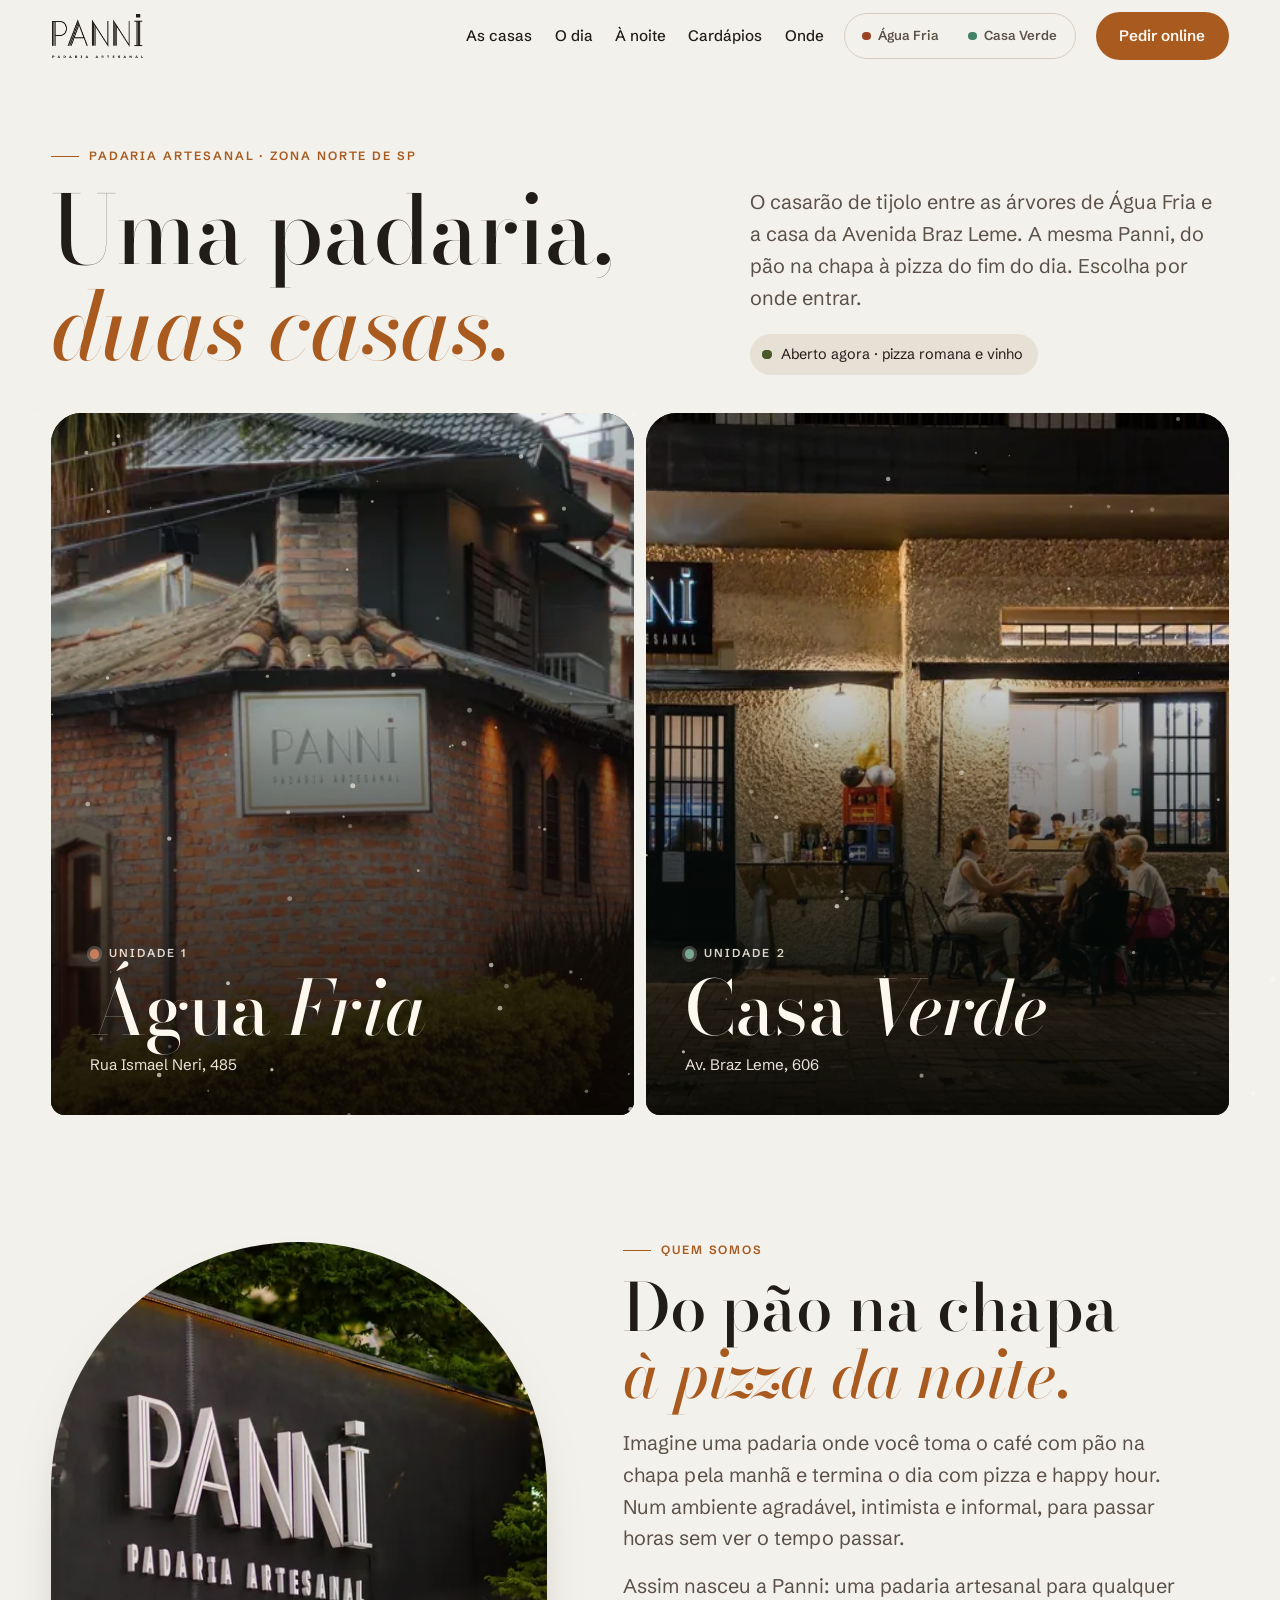
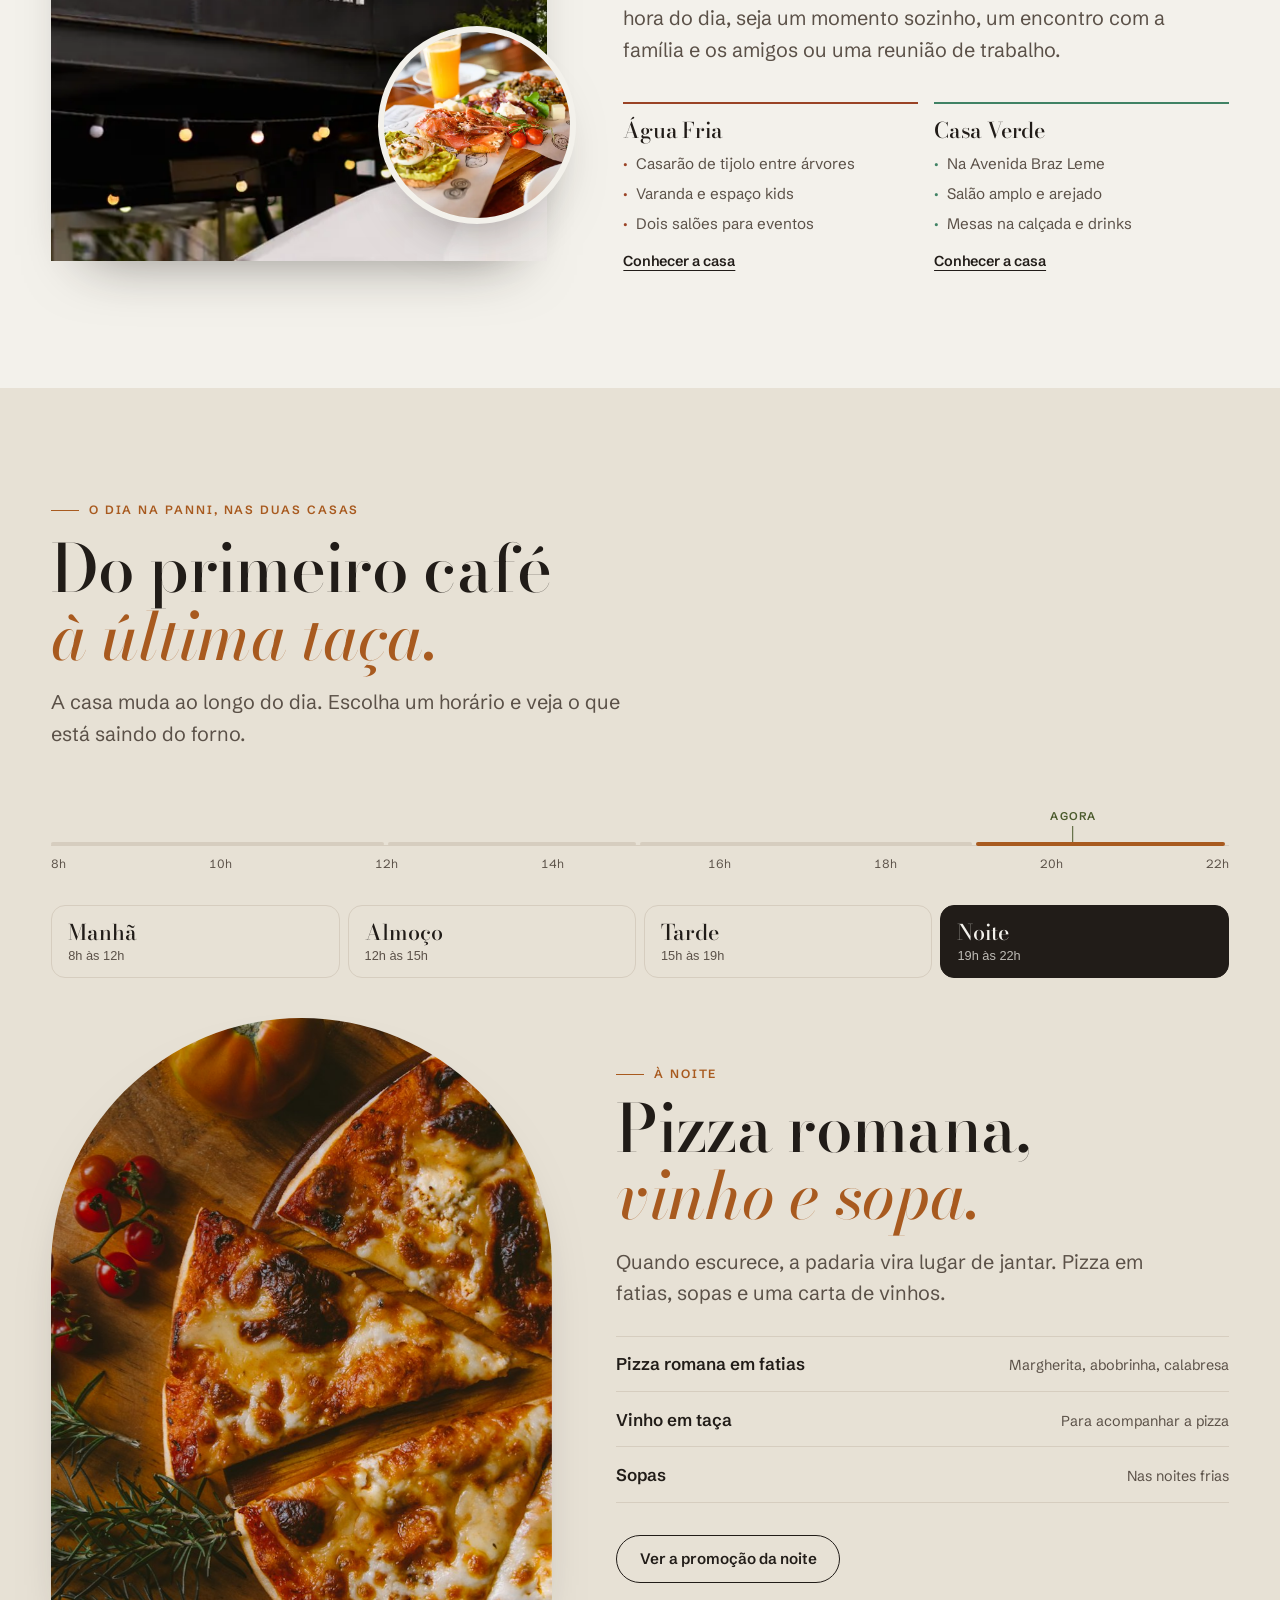
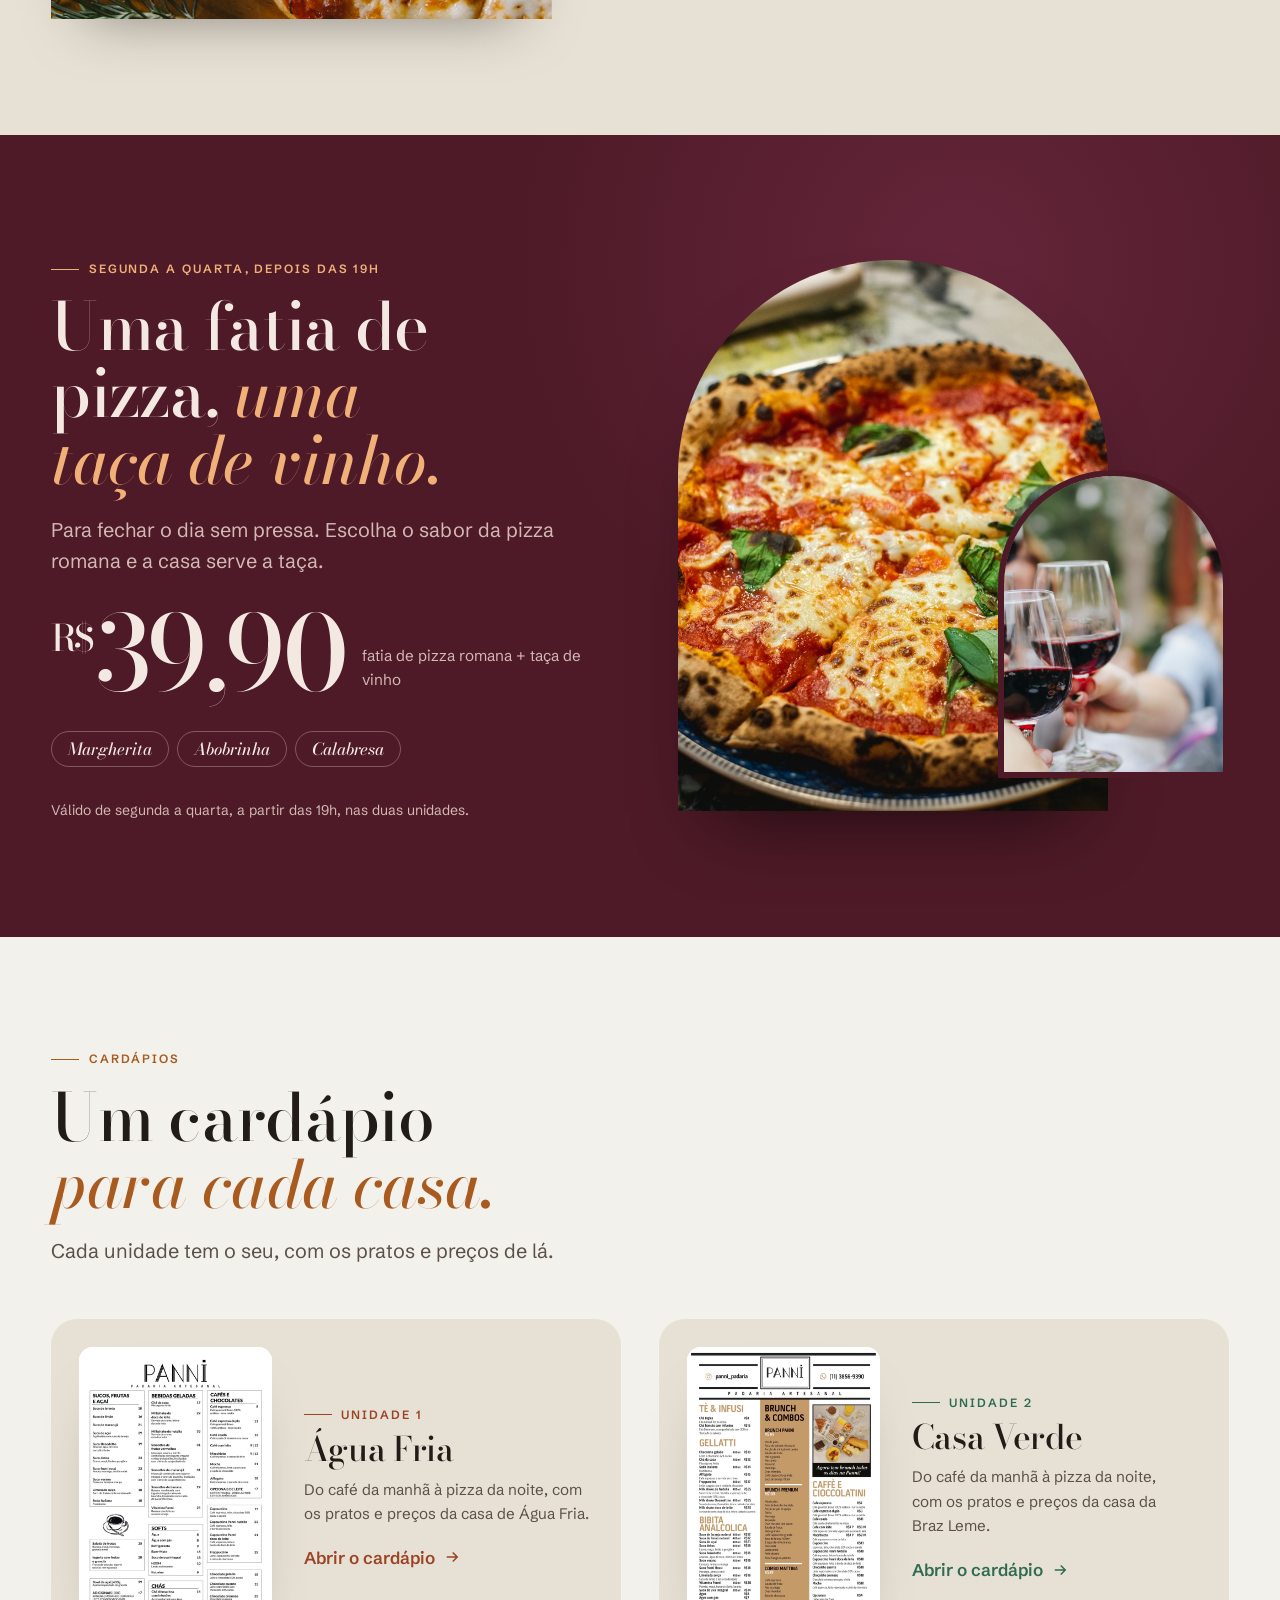
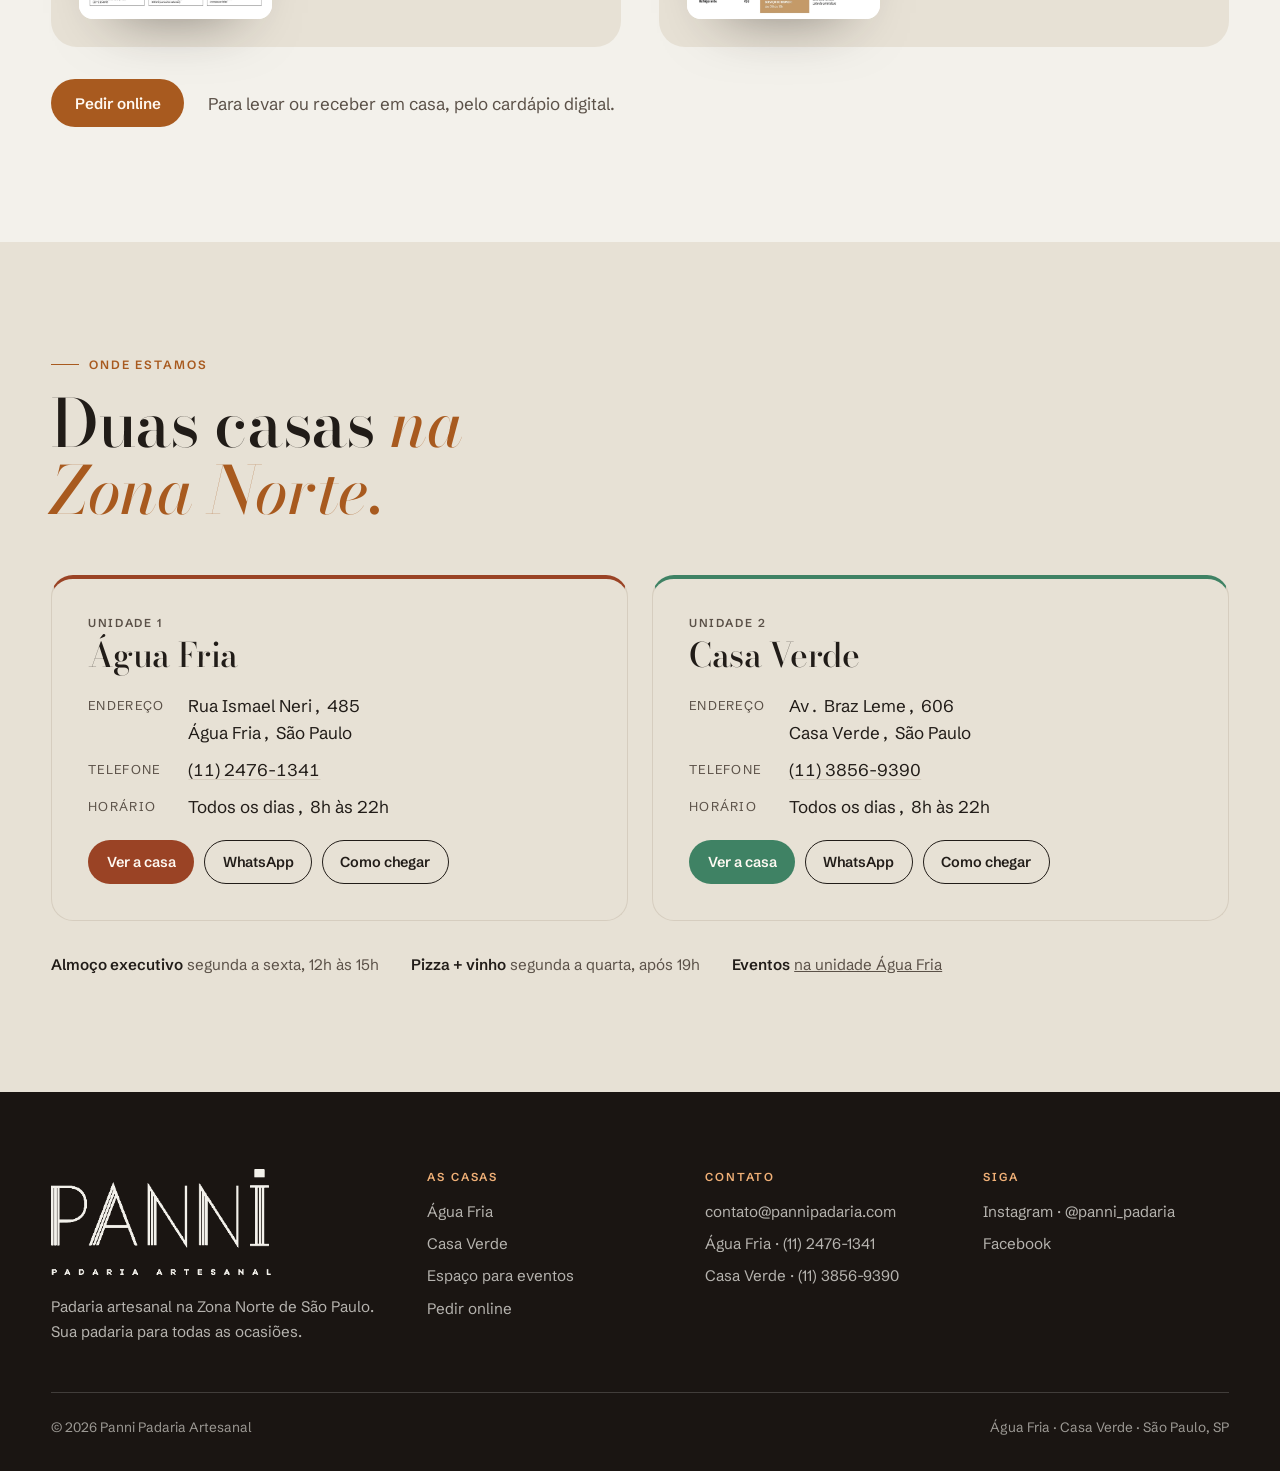
==== commit 4fcec80b: "Separa as duas casas da Panni e usa as fotos reais Página inicial com as duas unidades lado a lado (" ====
--- a/index.html
+++ b/index.html
@@ -3,21 +3,19 @@
 <head>
 <meta charset="utf-8">
 <meta name="viewport" content="width=device-width, initial-scale=1, viewport-fit=cover">
-<title>Panni Padaria Artesanal</title>
-<meta name="claude:viewport-fit-sides" content="cover">
-<meta name="description" content="Panni Padaria Artesanal, na Zona Norte de São Paulo. Café da manhã, almoço executivo, café da tarde e, à noite, pizza romana com vinho. Unidades Água Fria e Casa Verde.">
+<title>Panni Padaria Artesanal · Água Fria e Casa Verde</title>
+<meta name="description" content="Panni Padaria Artesanal, na Zona Norte de São Paulo: duas casas, em Água Fria e na Casa Verde. Café da manhã, almoço executivo, brunch e, à noite, pizza romana com vinho.">
 <meta name="theme-color" content="#f3f1eb" media="(prefers-color-scheme: light)">
 <meta name="theme-color" content="#16120f" media="(prefers-color-scheme: dark)">
 <meta property="og:type" content="website">
 <meta property="og:title" content="Panni Padaria Artesanal">
-<meta property="og:description" content="Sua padaria para todas as ocasiões. Do croissant da manhã à pizza romana com vinho da noite.">
-<meta property="og:image" content="assets/img/pao-rustico.jpg">
+<meta property="og:description" content="Uma padaria, duas casas na Zona Norte de São Paulo: o casarão de Água Fria e a Casa Verde.">
+<meta property="og:image" content="assets/img/af-letreiro-1800.webp">
 <meta property="og:locale" content="pt_BR">
 <link rel="icon" href="assets/img/favicon.svg" type="image/svg+xml">
 <link rel="preconnect" href="https://fonts.googleapis.com">
 <link rel="preconnect" href="https://fonts.gstatic.com" crossorigin>
 <link rel="stylesheet" href="https://fonts.googleapis.com/css2?family=Bodoni+Moda:ital,opsz,wght@0,6..96,400..700;1,6..96,400..700&family=Schibsted+Grotesk:wght@400..700&display=swap">
-<link rel="preload" as="image" href="assets/img/pao-rustico.jpg">
 
 <script type="application/ld+json">
 {
@@ -26,7 +24,7 @@
     {
       "@type": "Bakery",
       "name": "Panni Padaria Artesanal · Água Fria",
-      "url": "https://pannipadaria.com.br",
+      "url": "https://adrianochammas.github.io/panni-padaria/agua-fria/",
       "telephone": "+55-11-2476-1341",
       "email": "contato@pannipadaria.com",
       "servesCuisine": ["Padaria", "Café", "Pizza romana"],
@@ -37,7 +35,7 @@
     {
       "@type": "Bakery",
       "name": "Panni Padaria Artesanal · Casa Verde",
-      "url": "https://pannipadaria.com.br",
+      "url": "https://adrianochammas.github.io/panni-padaria/casa-verde/",
       "telephone": "+55-11-3856-9390",
       "email": "contato@pannipadaria.com",
       "servesCuisine": ["Padaria", "Café", "Pizza romana"],
@@ -49,32 +47,41 @@
 }
 </script>
 
-<link rel="stylesheet" href="assets/css/styles.css?v=1">
-<script>document.documentElement.classList.add('js')</script>
+<link rel="stylesheet" href="assets/css/styles.css?v=2">
+<script>(function(d){d.classList.add('js');try{var c=sessionStorage.getItem('panni.cortina');sessionStorage.removeItem('panni.cortina');if(c&&!matchMedia('(prefers-reduced-motion: reduce)').matches){d.classList.add('chegando');d.style.setProperty('--cortina',c)}}catch(e){}})(document.documentElement)</script>
 </head>
 <body>
+<div class="cortina" aria-hidden="true"><span class="logo"></span></div>
 <a class="skip" href="#conteudo">Pular para o conteúdo</a>
 
 <header class="topo" id="topo">
   <div class="wrap">
-    <a class="marca" href="#conteudo" aria-label="Panni Padaria Artesanal, início"><b>Panni</b><small>Padaria Artesanal</small></a>
+    <a class="marca" href="./" aria-label="Panni Padaria Artesanal, início"><span class="logo"></span></a>
     <nav class="nav" aria-label="Principal">
+      <a href="#casas">As casas</a>
       <a href="#dia">O dia</a>
-      <a href="#vitrine">Vitrine</a>
       <a href="#noite">À noite</a>
-      <a href="#eventos">Eventos</a>
-      <a href="#unidades">Unidades</a>
+      <a href="#cardapios">Cardápios</a>
+      <a href="#onde">Onde</a>
+    </nav>
+    <nav class="casas-switch" aria-label="Entrar em uma casa">
+      <a href="agua-fria/" data-casa-link="agua-fria">Água Fria</a>
+      <a href="casa-verde/" data-casa-link="casa-verde">Casa Verde</a>
     </nav>
     <a class="btn btn-forno" href="https://cardapiodigital.io/pannipadariaartesanal" target="_blank" rel="noopener">Pedir online</a>
     <button class="menu-btn" id="menu-btn" aria-expanded="false" aria-controls="gaveta">Menu</button>
   </div>
   <div class="wrap">
     <nav class="gaveta" id="gaveta" aria-label="Menu" hidden>
+      <a href="#casas">As casas</a>
       <a href="#dia">O dia na Panni</a>
-      <a href="#vitrine">Vitrine</a>
       <a href="#noite">Pizza e vinho</a>
-      <a href="#eventos">Eventos</a>
-      <a href="#unidades">Unidades</a>
+      <a href="#cardapios">Cardápios</a>
+      <a href="#onde">Onde estamos</a>
+      <div class="gaveta-casas">
+        <a href="agua-fria/" data-casa-link="agua-fria">Entrar em Água Fria</a>
+        <a href="casa-verde/" data-casa-link="casa-verde">Entrar na Casa Verde</a>
+      </div>
       <a class="btn btn-forno" href="https://cardapiodigital.io/pannipadariaartesanal" target="_blank" rel="noopener">Pedir online</a>
     </nav>
   </div>
@@ -87,19 +94,68 @@
     <div class="wrap">
       <div>
         <span class="eyebrow anima">Padaria artesanal · Zona Norte de SP</span>
-        <h1 id="titulo" class="anima">Sua padaria para <em>todas as ocasiões.</em></h1>
-        <p class="lead anima">Croissant e café pela manhã, almoço executivo no meio do dia, brunch no fim de semana e, quando escurece, pizza romana com uma taça de vinho. Em Água Fria e na Casa Verde.</p>
-        <div class="acoes anima">
-          <a class="btn btn-forno" href="https://pannipadaria.com.br/cardapiopanni/">Ver o cardápio</a>
-          <a class="btn btn-linha" href="https://cardapiodigital.io/pannipadariaartesanal" target="_blank" rel="noopener">Pedir online
-            <svg viewBox="0 0 24 24" fill="none" stroke="currentColor" stroke-width="2" aria-hidden="true"><path d="M7 17 17 7M9 7h8v8"/></svg></a>
-        </div>
-        <p class="agora anima" id="agora" aria-live="polite"><i></i><span>Todos os dias, das 8h às 22h</span></p>
-      </div>
-      <div class="janela">
-        <div class="arco"><img src="assets/img/pao-rustico.jpg" alt="Pão rústico de casca dourada, polvilhado com farinha" width="1400" height="933" fetchpriority="high"></div>
-        <div class="medalha"><img src="assets/img/croissant.jpg" alt="Croissants recém-saídos do forno" width="1400" height="933" loading="lazy"></div>
-        <p class="selo" aria-hidden="true">Das 8h<br>às 22h<b>todo dia</b></p>
+        <h1 id="titulo" class="anima">Uma padaria, <em>duas casas.</em></h1>
+      </div>
+      <div>
+        <p class="lead anima">O casarão de tijolo entre as árvores de Água Fria e a casa da Avenida Braz Leme. A mesma Panni, do pão na chapa à pizza do fim do dia. Escolha por onde entrar.</p>
+        <p class="agora anima" data-status aria-live="polite"><i></i><span>As duas casas, todos os dias, das 8h às 22h</span></p>
+      </div>
+    </div>
+  </section>
+
+  <!-- As portas -->
+  <section class="portas-wrap" id="casas" aria-label="As casas da Panni">
+    <div class="portas">
+      <a class="porta" href="agua-fria/" data-casa-link="agua-fria">
+        <img src="assets/img/af-fachada-1800.webp" srcset="assets/img/af-fachada-900.webp 900w, assets/img/af-fachada-1800.webp 1800w" sizes="(max-width: 760px) 100vw, 64vw" width="1800" height="1012" fetchpriority="high"
+          alt="Fachada da Panni em Água Fria: casarão de tijolo aparente com janelas de madeira, telhado colonial e jardim na calçada.">
+        <span class="num">Unidade 1</span>
+        <h2>Água <em>Fria</em></h2>
+        <span class="end">Rua Ismael Neri, 485</span>
+        <div class="detalhe">
+          <p>Um casarão rústico numa rua cheia de árvores, com varanda, espaço kids e dois salões para eventos.</p>
+          <span class="entrar">Entrar na casa <svg viewBox="0 0 24 24" fill="none" stroke="currentColor" stroke-width="2" aria-hidden="true"><path d="M5 12h14M13 6l6 6-6 6"/></svg></span>
+        </div>
+      </a>
+      <a class="porta" href="casa-verde/" data-casa-link="casa-verde">
+        <img src="assets/img/cv-noite-1329.webp" srcset="assets/img/cv-noite-900.webp 900w, assets/img/cv-noite-1329.webp 1329w" sizes="(max-width: 760px) 100vw, 64vw" width="1329" height="886" fetchpriority="high"
+          alt="Fachada da Panni Casa Verde à noite, com o letreiro iluminado, mesas na calçada e o salão aceso ao fundo.">
+        <span class="num">Unidade 2</span>
+        <h2>Casa <em>Verde</em></h2>
+        <span class="end">Av. Braz Leme, 606</span>
+        <div class="detalhe">
+          <p>Pães, doces e cheiro bom de café na Braz Leme. Salão amplo, mesas na calçada e drinks para o fim do dia.</p>
+          <span class="entrar">Entrar na casa <svg viewBox="0 0 24 24" fill="none" stroke="currentColor" stroke-width="2" aria-hidden="true"><path d="M5 12h14M13 6l6 6-6 6"/></svg></span>
+        </div>
+      </a>
+    </div>
+    <canvas class="farinha" data-farinha aria-hidden="true"></canvas>
+  </section>
+
+  <!-- Quem somos -->
+  <section class="secao historia" aria-labelledby="historia-titulo">
+    <div class="wrap">
+      <div class="janela revela">
+        <div class="arco"><img src="assets/img/af-letreiro-900.webp" alt="Letreiro da Panni Padaria Artesanal entre as árvores, com um varal de lâmpadas acesas" loading="lazy" width="900" height="598"></div>
+        <div class="medalha"><img src="assets/img/mesa-brunch-900.webp" alt="Mesa de brunch com torrada de abacate, frios e sucos" loading="lazy" width="900" height="598"></div>
+      </div>
+      <div class="revela">
+        <span class="eyebrow">Quem somos</span>
+        <h2 id="historia-titulo">Do pão na chapa <em>à pizza da noite.</em></h2>
+        <p class="lead">Imagine uma padaria onde você toma o café com pão na chapa pela manhã e termina o dia com pizza e happy hour. Num ambiente agradável, intimista e informal, para passar horas sem ver o tempo passar.</p>
+        <p class="lead">Assim nasceu a Panni: uma padaria artesanal para qualquer hora do dia, seja um momento sozinho, um encontro com a família e os amigos ou uma reunião de trabalho.</p>
+        <div class="jeitos">
+          <div class="jeito" data-de="agua-fria">
+            <h3>Água Fria</h3>
+            <ul><li>Casarão de tijolo entre árvores</li><li>Varanda e espaço kids</li><li>Dois salões para eventos</li></ul>
+            <a href="agua-fria/" data-casa-link="agua-fria">Conhecer a casa</a>
+          </div>
+          <div class="jeito" data-de="casa-verde">
+            <h3>Casa Verde</h3>
+            <ul><li>Na Avenida Braz Leme</li><li>Salão amplo e arejado</li><li>Mesas na calçada e drinks</li></ul>
+            <a href="casa-verde/" data-casa-link="casa-verde">Conhecer a casa</a>
+          </div>
+        </div>
       </div>
     </div>
   </section>
@@ -108,7 +164,7 @@
   <section class="secao dia" id="dia" aria-labelledby="dia-titulo">
     <div class="wrap">
       <div class="cab revela">
-        <span class="eyebrow">O dia na Panni</span>
+        <span class="eyebrow">O dia na Panni, nas duas casas</span>
         <h2 id="dia-titulo">Do primeiro café <em>à última taça.</em></h2>
         <p class="lead">A casa muda ao longo do dia. Escolha um horário e veja o que está saindo do forno.</p>
       </div>
@@ -128,7 +184,7 @@
       </div>
 
       <div class="painel" role="tabpanel" id="p-manha" aria-labelledby="t-manha">
-        <div class="foto"><img src="assets/img/croissants-vitrine.jpg" alt="Bandeja de croissants dourados na vitrine" loading="lazy" width="1400" height="933"></div>
+        <div class="foto"><img src="assets/img/croissant.jpg" alt="Croissants dourados recém-saídos do forno" loading="lazy" width="1400" height="933"></div>
         <div>
           <span class="eyebrow">Café da manhã</span>
           <h3>Manteiga, café <em>e forno quente.</em></h3>
@@ -137,14 +193,13 @@
             <li><b>Croissant tradicional</b><span>Massa folhada na manteiga</span></li>
             <li><b>Croissant de queijo e presunto</b><span>Quente, para o café salgado</span></li>
             <li><b>Croissant de chocolate</b><span>Recheio de chocolate Callebaut</span></li>
-            <li><b>Pães e cafés</b><span>Na chapa, no balcão ou para levar</span></li>
+            <li><b>Pão na chapa e cafés</b><span>No balcão ou na mesa</span></li>
           </ul>
-          <a class="btn btn-linha" href="https://pannipadaria.com.br/cardapiopanni/">Ver o cardápio da manhã</a>
         </div>
       </div>
 
       <div class="painel" role="tabpanel" id="p-almoco" aria-labelledby="t-almoco" hidden>
-        <div class="foto"><img src="assets/img/almoco.jpg" alt="Prato de carne grelhada com batatas" loading="lazy" width="1400" height="933"></div>
+        <div class="foto"><img src="assets/img/mesa-ovos-900.webp" alt="Prato com ovos mexidos, batatas e torrada, com azeite e pimenta à mesa" loading="lazy" width="900" height="598"></div>
         <div>
           <span class="eyebrow">Almoço executivo</span>
           <h3>Almoço de verdade, <em>no meio da semana.</em></h3>
@@ -154,12 +209,11 @@
             <li><b>Saladas e pratos leves</b><span>Para quem prefere algo fresco</span></li>
             <li><b>Sobremesa e café</b><span>Para fechar a refeição</span></li>
           </ul>
-          <a class="btn btn-linha" href="https://cardapiodigital.io/pannipadariaartesanal" target="_blank" rel="noopener">Pedir o almoço online</a>
         </div>
       </div>
 
       <div class="painel" role="tabpanel" id="p-tarde" aria-labelledby="t-tarde" hidden>
-        <div class="foto"><img src="assets/img/brunch.jpg" alt="Mesa de brunch com ovos, waffles, frutas e sucos" loading="lazy" width="1400" height="933"></div>
+        <div class="foto"><img src="assets/img/mesa-brunch-900.webp" alt="Mesa de brunch com torrada de abacate, frios, salada e sucos" loading="lazy" width="900" height="598"></div>
         <div>
           <span class="eyebrow">Café da tarde e brunch</span>
           <h3>A pausa da tarde <em>e o brunch de domingo.</em></h3>
@@ -169,7 +223,6 @@
             <li><b>Brunch</b><span>Sábados e domingos</span></li>
             <li><b>Wi-Fi e tomadas</b><span>Traga o notebook</span></li>
           </ul>
-          <a class="btn btn-linha" href="https://pannipadaria.com.br/cardapiopanni/">Ver o cardápio</a>
         </div>
       </div>
 
@@ -190,30 +243,6 @@
     </div>
   </section>
 
-  <!-- Vitrine -->
-  <section class="secao" id="vitrine" aria-labelledby="vitrine-titulo">
-    <div class="wrap">
-      <div class="cab revela">
-        <span class="eyebrow">A vitrine</span>
-        <h2 id="vitrine-titulo">Feito aqui, <em>todos os dias.</em></h2>
-        <p class="lead">Pães, folhados, pizza e pratos do balcão. O que está na vitrine muda ao longo do dia.</p>
-      </div>
-      <div class="vitrine-grade">
-        <figure class="peca p-a revela"><img src="assets/img/cesta-paes.jpg" alt="Cesta com pães de vários formatos" loading="lazy" width="1400" height="933"><figcaption><b>Pães artesanais</b><span>Da baguete ao pão de forma</span></figcaption></figure>
-        <figure class="peca p-b revela"><img src="assets/img/croissant.jpg" alt="Dois croissants sobre pedra escura" loading="lazy" width="1400" height="933"><figcaption><b>Croissants</b><span>Tradicional, presunto e queijo, chocolate</span></figcaption></figure>
-        <figure class="peca p-c revela"><img src="assets/img/cafes.jpg" alt="Mãos brindando com xícaras de cappuccino" loading="lazy" width="1400" height="933"><figcaption><b>Cafés</b><span>Do expresso ao cappuccino</span></figcaption></figure>
-        <figure class="peca p-d revela"><img src="assets/img/pizza.jpg" alt="Pizza assada com tomates e alecrim" loading="lazy" width="1400" height="933"><figcaption><b>Pizza romana</b><span>Em fatias, à noite</span></figcaption></figure>
-        <figure class="peca p-e revela"><img src="assets/img/balcao-paes.jpg" alt="Balcão de padaria com pães expostos em cestos" loading="lazy" width="1400" height="933"><figcaption><b>O balcão</b><span>Para levar ou comer aqui</span></figcaption></figure>
-      </div>
-      <div class="croissants revela">
-        <p>Croissants do dia:</p>
-        <span class="chip">Tradicional</span>
-        <span class="chip">Queijo e presunto</span>
-        <span class="chip">Chocolate Callebaut</span>
-      </div>
-    </div>
-  </section>
-
   <!-- A noite -->
   <section class="secao noite" id="noite" aria-labelledby="noite-titulo">
     <div class="wrap">
@@ -239,118 +268,80 @@
     </div>
   </section>
 
-  <!-- O salão -->
-  <section class="secao salao" id="salao" aria-labelledby="salao-titulo">
-    <div class="wrap">
-      <div class="foto revela"><img src="assets/img/salao.jpg" alt="Salão da padaria com mesas de madeira" loading="lazy" width="1400" height="933"></div>
-      <div class="revela">
-        <span class="eyebrow">O salão</span>
-        <h2 id="salao-titulo">Puxe uma cadeira <em>e fique.</em></h2>
-        <p class="lead">Para o café da manhã sem pressa, uma reunião ou uma tarde inteira de trabalho.</p>
-        <ul class="vantagens">
-          <li>
-            <svg viewBox="0 0 24 24" fill="none" stroke="currentColor" stroke-width="1.8" stroke-linecap="round" aria-hidden="true"><path d="M2 8.8a15 15 0 0 1 20 0M5 12.5a10 10 0 0 1 14 0M8.5 16a5 5 0 0 1 7 0"/><circle cx="12" cy="19.5" r="1" fill="currentColor"/></svg>
-            <div><b>Wi-Fi para clientes</b><span>Peça a senha no balcão.</span></div>
-          </li>
-          <li>
-            <svg viewBox="0 0 24 24" fill="none" stroke="currentColor" stroke-width="1.8" stroke-linecap="round" stroke-linejoin="round" aria-hidden="true"><path d="M9 2v6M15 2v6M6 8h12v4a6 6 0 0 1-12 0zM12 18v4"/></svg>
-            <div><b>Tomadas nas mesas</b><span>Para carregar o notebook e o celular.</span></div>
-          </li>
-          <li>
-            <svg viewBox="0 0 24 24" fill="none" stroke="currentColor" stroke-width="1.8" stroke-linecap="round" stroke-linejoin="round" aria-hidden="true"><circle cx="12" cy="12" r="9"/><path d="M12 7v5l3 2"/></svg>
-            <div><b>Aberto o dia todo</b><span>Das 8h às 22h, inclusive fins de semana.</span></div>
-          </li>
-        </ul>
-      </div>
-    </div>
-  </section>
-
-  <!-- Eventos -->
-  <section class="secao eventos" id="eventos" aria-labelledby="eventos-titulo">
-    <div class="wrap">
-      <div class="eventos-topo">
-        <div class="cab revela">
-          <span class="eyebrow">Espaço para eventos</span>
-          <h2 id="eventos-titulo">Uma casa rústica <em>entre as árvores.</em></h2>
-          <p class="lead">Em Água Fria, na Zona Norte, com dois espaços privativos e buffet com cardápio exclusivo de comidas e bebidas.</p>
-        </div>
-        <div class="ocasioes revela" aria-label="Ocasiões">
-          <span class="chip">Mini wedding</span>
-          <span class="chip">Chá revelação</span>
-          <span class="chip">Aniversários</span>
-          <span class="chip">Bodas</span>
-          <span class="chip">Confraternização de empresa</span>
-          <span class="chip">Datas especiais</span>
-        </div>
-      </div>
-
-      <div class="espacos">
-        <article class="espaco revela">
-          <div class="foto"><img src="assets/img/eventos.jpg" alt="Salão de eventos com mesas redondas postas" loading="lazy" width="1400" height="933"></div>
-          <div class="espaco-corpo">
-            <h3><small>Térreo · acessível</small>Espazio Napoli</h3>
-            <div class="lotacao">
-              <div><strong>40</strong><span>sentados</span></div>
-              <div><strong>60</strong><span>em pé</span></div>
-            </div>
-            <p>Layout flexível, acessibilidade e banheiros exclusivos. Para festas maiores e celebrações em família.</p>
-          </div>
-        </article>
-        <article class="espaco revela">
-          <div class="foto"><img src="assets/img/vinho.jpg" alt="Amigos brindando com taças de vinho tinto" loading="lazy" width="1400" height="933"></div>
-          <div class="espaco-corpo">
-            <h3><small>Climatizado · com sacada</small>Estanza Firenze</h3>
-            <div class="lotacao">
-              <div><strong>15</strong><span>sentados</span></div>
-              <div><strong>20</strong><span>em pé</span></div>
-            </div>
-            <p>Ambiente climatizado, com sacada e banheiros exclusivos. Pensado para comemorações íntimas.</p>
-          </div>
-        </article>
-      </div>
-
-      <div class="eventos-cta revela">
-        <a class="btn btn-forno" href="https://pannipadaria.com.br/espaco-eventos/">Agendar degustação e visita</a>
-        <p>A degustação e a visita ao espaço são feitas com hora marcada.</p>
-      </div>
-    </div>
-  </section>
-
-  <!-- Unidades -->
-  <section class="secao" id="unidades" aria-labelledby="unidades-titulo">
+  <!-- Cardápios -->
+  <section class="secao" id="cardapios" aria-labelledby="cardapios-titulo">
+    <div class="wrap">
+      <div class="cab revela">
+        <span class="eyebrow">Cardápios</span>
+        <h2 id="cardapios-titulo">Um cardápio <em>para cada casa.</em></h2>
+        <p class="lead">Cada unidade tem o seu, com os pratos e preços de lá.</p>
+      </div>
+      <div class="cardapios-grade">
+        <a class="cardapio-cartao revela" href="agua-fria/cardapio.html" data-de="agua-fria" data-casa-link="agua-fria" data-tilt>
+          <div class="capa"><img src="assets/img/cardapio-af-1.webp" alt="" loading="lazy" width="1400" height="1980"></div>
+          <div>
+            <span class="eyebrow">Unidade 1</span>
+            <h3>Água Fria</h3>
+            <p>Do café da manhã à pizza da noite, com os pratos e preços da casa de Água Fria.</p>
+            <span class="mais">Abrir o cardápio <svg width="18" height="18" viewBox="0 0 24 24" fill="none" stroke="currentColor" stroke-width="2" aria-hidden="true"><path d="M5 12h14M13 6l6 6-6 6"/></svg></span>
+          </div>
+        </a>
+        <a class="cardapio-cartao revela" href="casa-verde/cardapio.html" data-de="casa-verde" data-casa-link="casa-verde" data-tilt>
+          <div class="capa"><img src="assets/img/cardapio-cv-1.webp" alt="" loading="lazy" width="1400" height="1980"></div>
+          <div>
+            <span class="eyebrow">Unidade 2</span>
+            <h3>Casa Verde</h3>
+            <p>Do café da manhã à pizza da noite, com os pratos e preços da casa da Braz Leme.</p>
+            <span class="mais">Abrir o cardápio <svg width="18" height="18" viewBox="0 0 24 24" fill="none" stroke="currentColor" stroke-width="2" aria-hidden="true"><path d="M5 12h14M13 6l6 6-6 6"/></svg></span>
+          </div>
+        </a>
+      </div>
+      <div class="pedir revela">
+        <a class="btn btn-forno" href="https://cardapiodigital.io/pannipadariaartesanal" target="_blank" rel="noopener">Pedir online</a>
+        <p>Para levar ou receber em casa, pelo cardápio digital.</p>
+      </div>
+    </div>
+  </section>
+
+  <!-- Onde -->
+  <section class="secao dia" id="onde" aria-labelledby="onde-titulo">
     <div class="wrap">
       <div class="cab revela">
         <span class="eyebrow">Onde estamos</span>
-        <h2 id="unidades-titulo">Duas casas <em>na Zona Norte.</em></h2>
+        <h2 id="onde-titulo">Duas casas <em>na Zona Norte.</em></h2>
       </div>
       <div class="unidades-grade">
-        <article class="unidade revela">
+        <article class="unidade revela" data-de="agua-fria">
           <h3><small>Unidade 1</small>Água Fria</h3>
-          <dl>
+          <dl class="ficha">
             <dt>Endereço</dt><dd>Rua Ismael Neri, 485<br>Água Fria, São Paulo</dd>
             <dt>Telefone</dt><dd><a href="tel:+551124761341">(11) 2476-1341</a></dd>
+            <dt>Horário</dt><dd>Todos os dias, 8h às 22h</dd>
           </dl>
           <div class="acoes">
-            <a class="btn btn-forno" href="https://www.google.com/maps/search/?api=1&amp;query=Panni+Padaria+Rua+Ismael+Neri+485+S%C3%A3o+Paulo" target="_blank" rel="noopener">Como chegar</a>
-            <a class="btn btn-linha" href="tel:+551124761341">Ligar</a>
+            <a class="btn btn-forno" href="agua-fria/" data-casa-link="agua-fria">Ver a casa</a>
+            <a class="btn btn-linha" href="https://wa.me/551124761341" target="_blank" rel="noopener">WhatsApp</a>
+            <a class="btn btn-linha" href="https://www.google.com/maps/search/?api=1&amp;query=Panni+Padaria+Rua+Ismael+Neri+485+S%C3%A3o+Paulo" target="_blank" rel="noopener">Como chegar</a>
           </div>
         </article>
-        <article class="unidade revela">
+        <article class="unidade revela" data-de="casa-verde">
           <h3><small>Unidade 2</small>Casa Verde</h3>
-          <dl>
+          <dl class="ficha">
             <dt>Endereço</dt><dd>Av. Braz Leme, 606<br>Casa Verde, São Paulo</dd>
             <dt>Telefone</dt><dd><a href="tel:+551138569390">(11) 3856-9390</a></dd>
+            <dt>Horário</dt><dd>Todos os dias, 8h às 22h</dd>
           </dl>
           <div class="acoes">
-            <a class="btn btn-forno" href="https://www.google.com/maps/search/?api=1&amp;query=Panni+Padaria+Av+Braz+Leme+606+S%C3%A3o+Paulo" target="_blank" rel="noopener">Como chegar</a>
-            <a class="btn btn-linha" href="tel:+551138569390">Ligar</a>
+            <a class="btn btn-forno" href="casa-verde/" data-casa-link="casa-verde">Ver a casa</a>
+            <a class="btn btn-linha" href="https://wa.me/551138569390" target="_blank" rel="noopener">WhatsApp</a>
+            <a class="btn btn-linha" href="https://www.google.com/maps/search/?api=1&amp;query=Panni+Padaria+Av+Braz+Leme+606+S%C3%A3o+Paulo" target="_blank" rel="noopener">Como chegar</a>
           </div>
         </article>
       </div>
       <div class="horario revela">
-        <span><b>Todos os dias</b> das 8h às 22h</span>
         <span><b>Almoço executivo</b> segunda a sexta, 12h às 15h</span>
         <span><b>Pizza + vinho</b> segunda a quarta, após 19h</span>
+        <span><b>Eventos</b> <a href="agua-fria/#eventos" data-casa-link="agua-fria">na unidade Água Fria</a></span>
       </div>
     </div>
   </section>
@@ -360,16 +351,16 @@
   <div class="wrap">
     <div class="rodape-topo">
       <div>
-        <a class="marca" href="#conteudo"><b>Panni</b></a>
-        <p style="margin-top:1rem;max-width:22rem">Padaria artesanal na Zona Norte de São Paulo. Sua padaria para todas as ocasiões.</p>
-      </div>
-      <div>
-        <h4>Na casa</h4>
+        <span class="logo" role="img" aria-label="Panni Padaria Artesanal"></span>
+        <p style="margin-top:1.25rem;max-width:22rem">Padaria artesanal na Zona Norte de São Paulo. Sua padaria para todas as ocasiões.</p>
+      </div>
+      <div>
+        <h4>As casas</h4>
         <ul>
-          <li><a href="https://pannipadaria.com.br/cardapiopanni/">Cardápio</a></li>
+          <li><a href="agua-fria/" data-casa-link="agua-fria">Água Fria</a></li>
+          <li><a href="casa-verde/" data-casa-link="casa-verde">Casa Verde</a></li>
+          <li><a href="agua-fria/#eventos" data-casa-link="agua-fria">Espaço para eventos</a></li>
           <li><a href="https://cardapiodigital.io/pannipadariaartesanal" target="_blank" rel="noopener">Pedir online</a></li>
-          <li><a href="https://pannipadaria.com.br/espaco-eventos/">Espaço para eventos</a></li>
-          <li><a href="https://pannipadaria.com.br/eventos">Agenda de eventos</a></li>
         </ul>
       </div>
       <div>
@@ -389,12 +380,12 @@
       </div>
     </div>
     <div class="rodape-base">
-      <span>© <span id="ano">2026</span> Panni Padaria Artesanal</span>
+      <span>© <span class="ano">2026</span> Panni Padaria Artesanal</span>
       <span>Água Fria · Casa Verde · São Paulo, SP</span>
     </div>
   </div>
 </footer>
 
-<script src="assets/js/app.js?v=1"></script>
+<script src="assets/js/app.js?v=2"></script>
 </body>
 </html>
--- a/assets/css/styles.css
+++ b/assets/css/styles.css
@@ -1,21 +1,28 @@
-/* Layout: o dia da padaria de cima a baixo. A página começa clara como a manhã
-   e escurece até a faixa vinho da noite; as fotos ficam em janelas em arco,
-   como as arcadas italianas que dão nome aos espaços da casa. */
+/* Panni: uma padaria, duas casas. A página inicial abre as duas "portas" lado
+   a lado; cada casa tem a sua página, com a sua cor: tijolo para o casarão de
+   Água Fria, verde para a Casa Verde. As fotos ficam em janelas em arco e a
+   farinha que flutua nas aberturas foge do cursor. */
 :root {
-  /* Paleta provisória: troque aqui pelas cores oficiais da Panni. */
   --farinha: #f3f1eb;      /* fundo: farinha peneirada */
   --miolo: #e7e1d5;        /* superfície: miolo do pão */
   --carvao: #211c18;       /* texto: forno a lenha */
   --carvao-2: #5b5148;     /* texto secundário */
-  --crosta: #a85a1f;       /* destaque: crosta dourada */
+  --crosta: #a85a1f;       /* destaque da casa (cada página troca) */
   --crosta-hi: #c8772f;
-  --oliva: #4b5a2c;        /* apoio: azeite e manjericão */
+  --oliva: #4b5a2c;
   --vinho: #4e1a27;        /* a noite */
   --vinho-2: #64253a;
   --noite-txt: #f4e9e2;
   --noite-mut: #d3b8b5;
   --linha: #d6cdbf;
   --on-crosta: #fffaf3;
+
+  /* As casas */
+  --tijolo: #9a4325;       /* Água Fria: o casarão de tijolo */
+  --tijolo-fundo: #3a1c12;
+  --verde: #24493a;        /* Casa Verde */
+  --verde-fundo: #13261e;
+  --lampada: #e6b45c;      /* as lâmpadas da fachada à noite */
 
   --f-display: "Bodoni Moda", "Didot", "Bodoni 72", Georgia, serif;
   --f-ui: "Schibsted Grotesk", "Helvetica Neue", Arial, system-ui, sans-serif;
@@ -55,6 +62,16 @@
   color-scheme: dark;
 }
 
+/* Cada casa troca o destaque da página inteira. */
+[data-casa="agua-fria"] { --crosta: #9a4325; --crosta-hi: #b85a37; --regiao: var(--tijolo-fundo); --regiao-acento: #f0a77f; }
+[data-casa="casa-verde"] { --crosta: #24493a; --crosta-hi: #326450; --regiao: var(--verde-fundo); --regiao-acento: var(--lampada); }
+@media (prefers-color-scheme: dark) {
+  :root:not([data-theme="light"])[data-casa="agua-fria"] { --crosta: #e38c66; --crosta-hi: #f0a77f; }
+  :root:not([data-theme="light"])[data-casa="casa-verde"] { --crosta: #8cc5a7; --crosta-hi: #a9d8be; }
+}
+:root[data-theme="dark"][data-casa="agua-fria"] { --crosta: #e38c66; --crosta-hi: #f0a77f; }
+:root[data-theme="dark"][data-casa="casa-verde"] { --crosta: #8cc5a7; --crosta-hi: #a9d8be; }
+
 *, *::before, *::after { box-sizing: border-box; }
 html { scroll-behavior: smooth; scroll-padding-top: calc(var(--header-h) + 12px); -webkit-text-size-adjust: 100%; }
 body {
@@ -87,6 +104,13 @@
 .skip { position: absolute; left: -999px; top: 8px; z-index: 100; background: var(--carvao); color: var(--farinha); padding: .6rem 1rem; border-radius: 6px; }
 .skip:focus { left: 16px; }
 
+/* O logo oficial é uma máscara: a cor vem de quem o usa. */
+.logo {
+  display: block; aspect-ratio: 344 / 166; background: currentColor;
+  -webkit-mask: url("../img/logo-panni.png") center / contain no-repeat;
+  mask: url("../img/logo-panni.png") center / contain no-repeat;
+}
+
 /* Botões */
 .btn {
   display: inline-flex; align-items: center; justify-content: center; gap: .55rem;
@@ -100,6 +124,8 @@
 .btn-linha { border-color: currentColor; color: var(--carvao); background: transparent; }
 .btn-linha:hover { background: var(--carvao); color: var(--farinha); border-color: var(--carvao); }
 .btn svg { width: 1.05em; height: 1.05em; }
+@media (prefers-color-scheme: dark) { :root:not([data-theme="light"]) .btn-forno { color: #16120f; } }
+:root[data-theme="dark"] .btn-forno { color: #16120f; }
 
 /* Cabeçalho */
 .topo {
@@ -109,33 +135,53 @@
   border-bottom: 1px solid transparent; transition: border-color .3s;
 }
 .topo.rolou { border-bottom-color: var(--linha); }
-.topo .wrap { display: flex; align-items: center; gap: 1.5rem; min-height: var(--header-h); }
-.marca { display: flex; align-items: baseline; gap: .55rem; text-decoration: none; margin-right: auto; }
-.marca b { font: italic 600 1.9rem/1 var(--f-display); letter-spacing: -.02em; }
-.marca small { font-size: .7rem; letter-spacing: .18em; text-transform: uppercase; color: var(--carvao-2); }
-.nav { display: flex; gap: 1.6rem; }
+.topo .wrap:first-child { display: flex; align-items: center; gap: 1.25rem; min-height: var(--header-h); }
+.marca { display: flex; align-items: center; gap: .75rem; text-decoration: none; margin-right: auto; }
+.marca .logo { width: 92px; }
+.marca small { font-size: .7rem; letter-spacing: .16em; text-transform: uppercase; color: var(--crosta); padding-left: .75rem; border-left: 1px solid var(--linha); line-height: 1.3; }
+.nav { display: flex; gap: 1.4rem; }
 .nav a { text-decoration: none; font-weight: 500; font-size: .95rem; position: relative; padding-block: .3rem; }
 .nav a::after { content: ""; position: absolute; left: 0; right: 0; bottom: 0; height: 1px; background: var(--crosta); transform: scaleX(0); transform-origin: left; transition: transform .4s var(--ease); }
 .nav a:hover::after { transform: scaleX(1); }
+
+/* Seletor de casa: sempre à mão, como no balcão de uma rede. */
+.casas-switch { display: flex; padding: 4px; border-radius: 999px; border: 1px solid var(--linha); gap: 2px; }
+.casas-switch a {
+  display: inline-flex; align-items: center; gap: .45rem; min-height: 36px; padding: 0 .85rem; border-radius: 999px;
+  font: 600 .82rem/1 var(--f-ui); text-decoration: none; color: var(--carvao-2); transition: background-color .25s, color .25s;
+}
+.casas-switch a::before { content: ""; width: .55rem; height: .55rem; border-radius: 50%; background: var(--cor); }
+.casas-switch a[data-casa-link="agua-fria"] { --cor: var(--tijolo); }
+.casas-switch a[data-casa-link="casa-verde"] { --cor: #3f8264; }
+.casas-switch a:hover { color: var(--carvao); background: var(--miolo); }
+.casas-switch a[aria-current] { background: var(--carvao); color: var(--farinha); }
+
 .menu-btn { display: none; background: none; border: 1px solid var(--linha); border-radius: 999px; min-height: 44px; padding: 0 1rem; font: 600 .9rem var(--f-ui); color: var(--carvao); cursor: pointer; }
 .gaveta { display: none; }
-@media (max-width: 920px) {
-  .nav, .topo .btn-forno { display: none; }
+@media (max-width: 1100px) { .nav { display: none; } }
+@media (max-width: 1100px) {
+  .topo .btn-forno { display: none; }
   .menu-btn { display: inline-flex; align-items: center; }
   .gaveta { display: grid; gap: .25rem; padding-block: .5rem 1.25rem; border-top: 1px solid var(--linha); }
   .gaveta[hidden] { display: none; }
-  .gaveta a { padding: .8rem 0; font: 500 1.6rem/1.1 var(--f-display); text-decoration: none; }
-  .gaveta .btn { margin-top: .75rem; font: 600 1rem/1 var(--f-ui); }
-}
-
-/* Abertura */
-.abertura { padding-block: clamp(2rem, 5vw, 4.5rem) clamp(3rem, 7vw, 6rem); }
-.abertura .wrap { display: grid; grid-template-columns: minmax(0, 1.08fr) minmax(0, .92fr); gap: clamp(2rem, 5vw, 5rem); align-items: center; }
-.abertura h1 { font-size: var(--t-hero); font-weight: 450; margin-block: 1.1rem 1.4rem; }
+  .gaveta a { padding: .7rem 0; font: 500 1.5rem/1.1 var(--f-display); text-decoration: none; }
+  .gaveta .gaveta-casas { display: flex; flex-wrap: wrap; gap: .5rem; padding-top: 1rem; margin-top: .5rem; border-top: 1px solid var(--linha); }
+  .gaveta .gaveta-casas a { font: 600 .95rem/1 var(--f-ui); padding: .8rem 1.1rem; border-radius: 999px; border: 1px solid var(--linha); }
+  .gaveta .btn { margin-top: .75rem; font: 600 1rem/1 var(--f-ui); justify-self: start; }
+}
+@media (max-width: 640px) {
+  .topo .casas-switch { display: none; }
+  .marca small { display: none; }
+}
+
+/* Abertura da página inicial */
+.abertura { padding-block: clamp(2rem, 5vw, 4rem) clamp(1.5rem, 3vw, 2.5rem); }
+.abertura .wrap { display: grid; grid-template-columns: minmax(0, 1.15fr) minmax(0, .85fr); gap: clamp(1.5rem, 4vw, 4rem); align-items: end; }
+.abertura h1 { font-size: var(--t-hero); font-weight: 450; margin-top: 1.1rem; }
 .abertura h1 em { color: var(--crosta); font-weight: 500; }
-.abertura .acoes { display: flex; flex-wrap: wrap; gap: .75rem; margin-top: 2rem; }
+.abertura .lead { margin-bottom: 1.25rem; }
 .agora {
-  display: inline-flex; align-items: center; gap: .6rem; margin-top: 1.75rem;
+  display: inline-flex; align-items: center; gap: .6rem;
   padding: .55rem .95rem .55rem .75rem; border-radius: 999px; background: var(--miolo);
   font-size: .9rem; color: var(--carvao);
 }
@@ -145,50 +191,77 @@
 .agora.fechado i::after { display: none; }
 @keyframes pulso { from { transform: scale(1); opacity: .6; } to { transform: scale(3); opacity: 0; } }
 
-.janela { position: relative; justify-self: center; width: min(100%, 520px); }
-.janela .arco {
-  border-radius: var(--arch); overflow: hidden; aspect-ratio: 4 / 5; box-shadow: var(--sombra); max-width: 100%;
-  background: var(--miolo);
-}
-.janela .arco img { width: 100%; height: 100%; object-fit: cover; }
-.janela .medalha {
-  position: absolute; left: -6%; bottom: 8%; width: 38%; aspect-ratio: 1; border-radius: 50%; overflow: hidden;
-  border: 6px solid var(--farinha); box-shadow: var(--sombra); background: var(--miolo);
-}
-.janela .medalha img { width: 100%; height: 100%; object-fit: cover; }
-.janela .selo {
-  position: absolute; right: -2%; top: 10%; width: 7.5rem; height: 7.5rem; border-radius: 50%;
-  display: grid; place-items: center; text-align: center; background: var(--oliva); color: var(--farinha);
-  font: italic 500 1rem/1.1 var(--f-display); transform: rotate(8deg); padding: .8rem;
-}
-.janela .selo b { display: block; font: 600 .62rem/1.3 var(--f-ui); letter-spacing: .14em; text-transform: uppercase; font-style: normal; margin-top: .3rem; }
-
-/* Entrada da abertura: o arco "abre" como a porta do forno. */
 @media (prefers-reduced-motion: no-preference) {
-  .js .abertura .anima { animation: sobe 1s var(--ease) both; }
-  .js .abertura .anima:nth-child(2) { animation-delay: .08s; }
-  .js .abertura .anima:nth-child(3) { animation-delay: .16s; }
-  .js .abertura .anima:nth-child(4) { animation-delay: .24s; }
-  .js .abertura .anima:nth-child(5) { animation-delay: .32s; }
-  .js .janela .arco { animation: abre 1.3s var(--ease) .1s both; }
-  .js .janela .arco img { animation: assenta 1.8s var(--ease) .1s both; }
-  .js .janela .medalha { animation: sobe 1s var(--ease) .55s both; }
-  .js .janela .selo { animation: gira 1.2s var(--ease) .7s both; }
+  .js .anima { animation: sobe 1s var(--ease) both; }
+  .js .anima:nth-child(2) { animation-delay: .08s; }
+  .js .anima:nth-child(3) { animation-delay: .16s; }
+  .js .anima:nth-child(4) { animation-delay: .24s; }
+  .js .anima:nth-child(5) { animation-delay: .32s; }
 }
 @keyframes sobe { from { opacity: 0; transform: translateY(18px); } }
-@keyframes abre { from { clip-path: inset(100% 0 0 0 round 999px 999px 0 0); } to { clip-path: inset(0 0 0 0 round 0); } }
 @keyframes assenta { from { transform: scale(1.15); } }
-@keyframes gira { from { opacity: 0; transform: rotate(-30deg) scale(.7); } }
-
-@media (max-width: 860px) {
-  .abertura .wrap { grid-template-columns: 1fr; }
-  .janela { width: min(100%, 420px); }
-  .janela .selo { width: 6.2rem; height: 6.2rem; font-size: .9rem; right: 0; }
-  .janela .medalha { left: 0; }
-}
-
-/* Aparecer na rolagem, só onde o navegador amarra a animação à rolagem.
-   Sem suporte, tudo já está visível. */
+@media (max-width: 860px) { .abertura .wrap { grid-template-columns: 1fr; } }
+
+/* As portas: as duas casas lado a lado. A que está sob o cursor se abre. */
+.portas-wrap { position: relative; padding-inline: max(var(--gutter), env(safe-area-inset-left, 0px)); }
+.portas {
+  position: relative; display: flex;
+  gap: clamp(.5rem, 1vw, .9rem); max-width: 1680px; margin-inline: auto;
+  height: clamp(460px, 78svh, 820px);
+}
+.porta {
+  --mx: 0; --my: 0; --g: 1;
+  flex: var(--g) 1 0%;
+  position: relative; overflow: hidden; border-radius: clamp(18px, 2.4vw, 32px) clamp(18px, 2.4vw, 32px) 14px 14px;
+  color: #fff8ef; text-decoration: none; isolation: isolate; min-width: 0;
+  display: grid; align-content: end; padding: clamp(1.25rem, 3vw, 2.75rem);
+  background: #1a1410;
+}
+.porta img {
+  position: absolute; inset: -4%; width: 108%; height: 108%; max-width: none; object-fit: cover; z-index: -2;
+  transform: translate3d(calc(var(--mx) * -14px), calc(var(--my) * -10px), 0) scale(1.02);
+  transition: transform .9s var(--ease), filter .6s;
+}
+.porta::before {
+  content: ""; position: absolute; inset: 0; z-index: -1;
+  background: linear-gradient(180deg, rgb(0 0 0 / .05) 30%, rgb(0 0 0 / .72) 100%), var(--veu, transparent);
+  transition: opacity .5s;
+}
+.porta[data-casa-link="agua-fria"] { --veu: linear-gradient(0deg, rgb(58 28 18 / .55), transparent 70%); }
+.porta[data-casa-link="casa-verde"] { --veu: linear-gradient(0deg, rgb(19 38 30 / .6), transparent 70%); }
+.porta .num { font: 600 .72rem/1 var(--f-ui); letter-spacing: .18em; text-transform: uppercase; opacity: .85; display: flex; align-items: center; gap: .6rem; }
+.porta .num::before { content: ""; width: .6rem; height: .6rem; border-radius: 50%; background: var(--cor); box-shadow: 0 0 0 3px rgb(255 255 255 / .25); }
+.porta[data-casa-link="agua-fria"] { --cor: #e38c66; }
+.porta[data-casa-link="casa-verde"] { --cor: #8cc5a7; }
+.porta h2 { font-size: clamp(2.4rem, 1.2rem + 4.4vw, 5.6rem); font-weight: 450; margin-block: .6rem .4rem; white-space: nowrap; }
+.porta h2 em { font-weight: 500; }
+.porta .end { font-size: .95rem; opacity: .9; }
+.porta .detalhe {
+  display: grid; gap: 1rem; max-width: 30rem; overflow: hidden;
+  max-height: 0; opacity: 0; transition: max-height .7s var(--ease), opacity .5s, margin .7s var(--ease);
+}
+.porta .detalhe p { color: rgb(255 248 239 / .85); }
+.porta .entrar {
+  display: inline-flex; align-items: center; gap: .6rem; justify-self: start;
+  font: 600 .95rem/1 var(--f-ui); padding: .85rem 1.25rem; border-radius: 999px; background: #fff8ef; color: #1a1410;
+}
+.porta .entrar svg { width: 1.1em; height: 1.1em; transition: transform .4s var(--ease); }
+.porta:hover .entrar svg, .porta:focus-visible .entrar svg { transform: translateX(4px); }
+.porta.aberta .detalhe, .porta:focus-visible .detalhe { max-height: 16rem; opacity: 1; margin-top: 1rem; }
+.porta:focus-visible { outline: 3px solid var(--crosta); outline-offset: 4px; }
+.porta.fechada img { filter: saturate(.6) brightness(.8); }
+/* Sem cursor fino (celular), as portas ficam uma sobre a outra, já abertas. */
+@media (hover: none), (max-width: 760px) {
+  .portas { flex-direction: column; height: auto; }
+  .porta { min-height: 62svh; flex: none; }
+  .porta .detalhe { max-height: none; opacity: 1; margin-top: 1rem; }
+  .porta h2 { white-space: normal; }
+}
+
+/* Farinha: as partículas da abertura. Fica por cima, sem roubar cliques. */
+.farinha { position: absolute; inset: 0; width: 100%; height: 100%; pointer-events: none; z-index: 3; }
+
+/* Aparecer na rolagem, só onde o navegador amarra a animação à rolagem. */
 @supports (animation-timeline: view()) {
   @media (prefers-reduced-motion: no-preference) {
     .revela { animation: sobe linear both; animation-timeline: view(); animation-range: entry 0% entry 35%; }
@@ -200,6 +273,34 @@
 .cab { display: grid; gap: 1.1rem; margin-bottom: clamp(2rem, 4vw, 3.5rem); max-width: 46rem; }
 .cab h2 { font-size: var(--t-h2); }
 .cab h2 em { color: var(--crosta); }
+.secao h2 em, .secao h3 em { color: var(--crosta); }
+
+/* Quem somos: arco + medalha */
+.historia .wrap { display: grid; grid-template-columns: minmax(0, .9fr) minmax(0, 1.1fr); gap: clamp(2rem, 6vw, 6rem); align-items: center; }
+.janela { position: relative; justify-self: center; width: min(100%, 500px); }
+.janela .arco { border-radius: var(--arch); overflow: hidden; aspect-ratio: 4 / 5; box-shadow: var(--sombra); background: var(--miolo); }
+.janela .arco img { width: 100%; height: 100%; object-fit: cover; }
+.janela .medalha {
+  position: absolute; right: -6%; bottom: 6%; width: 40%; aspect-ratio: 1; border-radius: 50%; overflow: hidden;
+  border: 6px solid var(--farinha); box-shadow: var(--sombra); background: var(--miolo);
+}
+.janela .medalha img { width: 100%; height: 100%; object-fit: cover; }
+.historia h2 { font-size: var(--t-h2); margin-block: 1rem 1.25rem; }
+.historia .lead + .lead { margin-top: 1rem; }
+.jeitos { display: grid; grid-template-columns: repeat(2, minmax(0, 1fr)); gap: 1rem; margin-top: 2.25rem; }
+.jeito { border-top: 2px solid var(--cor); padding-top: 1rem; }
+.jeito[data-de="agua-fria"] { --cor: var(--tijolo); }
+.jeito[data-de="casa-verde"] { --cor: #3f8264; }
+.jeito h3 { font-size: 1.35rem; margin-bottom: .6rem; }
+.jeito ul { list-style: none; padding: 0; margin: 0; display: grid; gap: .35rem; color: var(--carvao-2); font-size: .95rem; }
+.jeito ul li::before { content: "·"; color: var(--cor); font-weight: 700; margin-right: .5rem; }
+.jeito a { display: inline-block; margin-top: .85rem; font-weight: 600; font-size: .9rem; text-underline-offset: 4px; }
+@media (max-width: 860px) {
+  .historia .wrap { grid-template-columns: 1fr; }
+  .janela { width: min(100%, 400px); }
+  .janela .medalha { right: 0; }
+}
+@media (max-width: 520px) { .jeitos { grid-template-columns: 1fr; } }
 
 /* O dia na Panni */
 .dia { background: var(--miolo); }
@@ -229,7 +330,6 @@
 .painel .foto { border-radius: var(--arch); overflow: hidden; aspect-ratio: 5 / 6; max-width: 100%; box-shadow: var(--sombra); background: var(--farinha); }
 .painel .foto img { width: 100%; height: 100%; object-fit: cover; }
 .painel h3 { font-size: var(--t-h2); margin-block: .8rem 1.1rem; }
-.painel h3 em { color: var(--crosta); }
 .painel .lead { margin-bottom: 1.6rem; }
 .itens { list-style: none; margin: 0 0 2rem; padding: 0; display: grid; }
 .itens li { display: flex; justify-content: space-between; align-items: baseline; gap: 1rem; padding-block: .85rem; border-top: 1px solid var(--linha); }
@@ -246,35 +346,7 @@
   .painel .foto { aspect-ratio: 1; width: min(100%, 420px); }
   .regua-horas span:nth-child(even) { visibility: hidden; }
 }
-
-/* Vitrine */
-.vitrine-grade { display: grid; grid-template-columns: repeat(12, minmax(0, 1fr)); gap: clamp(.75rem, 1.6vw, 1.25rem); }
-.peca { position: relative; margin: 0; overflow: hidden; border-radius: 18px; background: var(--miolo); min-height: 0; }
-.peca img { width: 100%; height: 100%; object-fit: cover; transition: transform 1.2s var(--ease); }
-.peca:hover img { transform: scale(1.05); }
-.peca figcaption {
-  position: absolute; left: .75rem; right: .75rem; bottom: .75rem; padding: .75rem 1rem; border-radius: 12px;
-  background: color-mix(in srgb, var(--farinha) 90%, transparent); backdrop-filter: blur(8px); -webkit-backdrop-filter: blur(8px);
-  display: grid; gap: .1rem;
-}
-.peca figcaption b { font: 500 1.25rem/1.15 var(--f-display); }
-.peca figcaption span { font-size: .85rem; color: var(--carvao-2); }
-.p-a { grid-column: span 5; grid-row: span 2; aspect-ratio: 4 / 5; border-radius: var(--arch); }
-.p-a figcaption { left: 1rem; right: 1rem; bottom: 1rem; }
-.p-b { grid-column: span 4; aspect-ratio: 4 / 3; }
-.p-c { grid-column: span 3; aspect-ratio: 3 / 4; }
-.p-d { grid-column: span 3; aspect-ratio: 3 / 4; }
-.p-e { grid-column: span 4; aspect-ratio: 4 / 3; }
-@media (max-width: 860px) {
-  .vitrine-grade { grid-template-columns: repeat(2, minmax(0, 1fr)); }
-  .p-a { grid-column: span 2; grid-row: auto; aspect-ratio: 1; }
-  .p-b, .p-c, .p-d, .p-e { grid-column: span 1; aspect-ratio: 3 / 4; }
-  .p-e { grid-column: span 2; aspect-ratio: 16 / 10; }
-  .peca figcaption { left: .5rem; right: .5rem; bottom: .5rem; padding: .6rem .75rem; }
-  .peca figcaption b { font-size: 1.05rem; }
-}
-.croissants { display: flex; flex-wrap: wrap; gap: .5rem; margin-top: 2rem; align-items: center; }
-.croissants p { font-size: .95rem; color: var(--carvao-2); margin-right: .5rem; }
+.chips { display: flex; flex-wrap: wrap; gap: .5rem; }
 .chip { padding: .45rem .9rem; border-radius: 999px; border: 1px solid var(--linha); font-size: .9rem; }
 
 /* A noite */
@@ -284,9 +356,9 @@
   background: radial-gradient(closest-side, var(--vinho-2), transparent); pointer-events: none;
 }
 .noite .wrap { position: relative; display: grid; grid-template-columns: minmax(0, 1fr) minmax(0, 1fr); gap: clamp(2rem, 6vw, 6rem); align-items: center; }
-.noite .eyebrow { color: var(--crosta-hi); }
+.noite .eyebrow { color: #f0b077; }
 .noite h2 { font-size: var(--t-h2); margin-block: 1rem 1.25rem; }
-.noite h2 em { color: var(--crosta-hi); }
+.noite h2 em { color: #f0b077; }
 .noite .lead { color: var(--noite-mut); }
 .preco { display: flex; align-items: flex-end; gap: 1rem; margin-block: 2rem; flex-wrap: wrap; }
 .preco strong { font: 500 clamp(3.5rem, 2rem + 6vw, 6.5rem)/.85 var(--f-display); letter-spacing: -.03em; font-variant-numeric: lining-nums; }
@@ -299,77 +371,265 @@
 .noite .fotos .taca { position: absolute; right: 0; bottom: 6%; width: 42%; aspect-ratio: 3 / 4; border-radius: var(--arch); overflow: hidden; border: 6px solid var(--vinho); }
 .noite .fotos img { width: 100%; height: 100%; object-fit: cover; }
 .noite .nota { font-size: var(--t-small); color: var(--noite-mut); }
-.noite .btn-linha { color: var(--noite-txt); }
-.noite .btn-linha:hover { background: var(--noite-txt); color: var(--vinho); border-color: var(--noite-txt); }
 @media (max-width: 860px) {
   .noite .wrap { grid-template-columns: 1fr; }
   .noite .fotos { width: min(100%, 440px); order: -1; }
 }
 
-/* O salão */
-.salao .wrap { display: grid; grid-template-columns: minmax(0, 1.2fr) minmax(0, .8fr); gap: clamp(2rem, 5vw, 5rem); align-items: end; }
-.salao .foto { border-radius: 24px; overflow: hidden; aspect-ratio: 16 / 11; max-width: 100%; }
-.salao .foto img { width: 100%; height: 100%; object-fit: cover; }
-.salao h2 { font-size: var(--t-h2); margin-block: 1rem 1.25rem; }
-.salao h2 em { color: var(--crosta); }
-.vantagens { list-style: none; padding: 0; margin: 2rem 0 0; display: grid; gap: 1rem; }
-.vantagens li { display: grid; grid-template-columns: 2.5rem minmax(0, 1fr); gap: 1rem; align-items: start; }
-.vantagens svg { width: 2.5rem; height: 2.5rem; padding: .55rem; border-radius: 50%; background: var(--miolo); color: var(--oliva); }
-.vantagens b { display: block; font-weight: 600; }
-.vantagens span { color: var(--carvao-2); font-size: .95rem; }
-@media (max-width: 860px) { .salao .wrap { grid-template-columns: 1fr; } }
-
-/* Eventos */
-.eventos { background: var(--miolo); }
+/* Cartões que inclinam com o cursor, com uma luz que segue o ponteiro. */
+[data-tilt] {
+  --rx: 0deg; --ry: 0deg; --px: 50%; --py: 50%;
+  transform: perspective(1000px) rotateX(var(--rx)) rotateY(var(--ry));
+  transition: transform .6s var(--ease);
+  position: relative;
+}
+[data-tilt].tocando { transition: transform .12s linear; }
+[data-tilt]::after {
+  content: ""; position: absolute; inset: 0; border-radius: inherit; pointer-events: none;
+  background: radial-gradient(420px circle at var(--px) var(--py), rgb(255 255 255 / .22), transparent 45%);
+  opacity: 0; transition: opacity .4s;
+}
+[data-tilt].tocando::after { opacity: 1; }
+
+/* Cardápios */
+.cardapios-grade { display: grid; grid-template-columns: repeat(2, minmax(0, 1fr)); gap: clamp(1rem, 3vw, 2.5rem); }
+.cardapio-cartao {
+  display: grid; grid-template-columns: minmax(0, .8fr) minmax(0, 1.2fr); gap: clamp(1rem, 2.5vw, 2rem); align-items: center;
+  padding: clamp(1rem, 2.5vw, 1.75rem); border-radius: 26px; background: var(--miolo); text-decoration: none;
+}
+.cardapio-cartao .capa { border-radius: 14px; overflow: hidden; aspect-ratio: 1400 / 1980; box-shadow: var(--sombra); background: #fff; }
+.cardapio-cartao .capa img { width: 100%; height: 100%; object-fit: cover; object-position: top; }
+.cardapio-cartao h3 { font-size: var(--t-h3); margin-block: .6rem .7rem; }
+.cardapio-cartao p { color: var(--carvao-2); font-size: .95rem; }
+.cardapio-cartao .mais { display: inline-flex; gap: .5rem; align-items: center; margin-top: 1.1rem; font-weight: 600; color: var(--crosta); }
+.cardapio-cartao[data-de="agua-fria"] .eyebrow, .cardapio-cartao[data-de="agua-fria"] .mais { color: var(--tijolo); }
+.cardapio-cartao[data-de="casa-verde"] .eyebrow, .cardapio-cartao[data-de="casa-verde"] .mais { color: #2f6b52; }
+@media (prefers-color-scheme: dark) {
+  :root:not([data-theme="light"]) .cardapio-cartao[data-de="agua-fria"] :is(.eyebrow, .mais) { color: #e38c66; }
+  :root:not([data-theme="light"]) .cardapio-cartao[data-de="casa-verde"] :is(.eyebrow, .mais) { color: #8cc5a7; }
+}
+.pedir { display: flex; flex-wrap: wrap; align-items: center; gap: 1rem 1.5rem; margin-top: 2rem; color: var(--carvao-2); }
+@media (max-width: 900px) { .cardapios-grade { grid-template-columns: 1fr; } }
+@media (max-width: 460px) { .cardapio-cartao { grid-template-columns: 1fr; } .cardapio-cartao .capa { width: 70%; } }
+
+/* Unidades */
+.unidades-grade { display: grid; grid-template-columns: repeat(2, minmax(0, 1fr)); gap: clamp(1rem, 2vw, 1.5rem); }
+.unidade { border: 1px solid var(--linha); border-radius: 22px; padding: clamp(1.5rem, 3vw, 2.25rem); display: grid; gap: 1.25rem; align-content: start; border-top: 4px solid var(--cor, var(--crosta)); }
+.unidade[data-de="agua-fria"] { --cor: var(--tijolo); }
+.unidade[data-de="casa-verde"] { --cor: #3f8264; }
+.unidade h3 { font-size: var(--t-h3); }
+.unidade h3 small { display: block; font: 600 .72rem/1.4 var(--f-ui); letter-spacing: .14em; text-transform: uppercase; color: var(--carvao-2); margin-bottom: .4rem; }
+dl.ficha { margin: 0; display: grid; grid-template-columns: auto minmax(0, 1fr); gap: .6rem 1.5rem; }
+.ficha dt { font-size: .8rem; text-transform: uppercase; letter-spacing: .1em; color: var(--carvao-2); padding-top: .2rem; }
+.ficha dd { margin: 0; font-variant-numeric: tabular-nums; }
+.ficha dd a { text-decoration-color: var(--linha); text-underline-offset: 3px; }
+.ficha dd a:hover { text-decoration-color: var(--crosta); }
+.acoes { display: flex; flex-wrap: wrap; gap: .6rem; }
+.unidade .acoes .btn { min-height: 44px; padding: .65rem 1.1rem; font-size: .9rem; }
+.unidade .btn-forno { background: var(--cor); color: #fffaf3; }
+.horario { margin-top: 2rem; display: flex; flex-wrap: wrap; gap: .75rem 2rem; color: var(--carvao-2); font-size: .95rem; }
+.horario b { color: var(--carvao); font-weight: 600; }
+@media (max-width: 760px) { .unidades-grade { grid-template-columns: 1fr; } }
+
+/* ---------- Página de cada casa ---------- */
+
+/* Abertura em tela cheia: a foto acompanha o cursor, a farinha flutua por cima. */
+.capa-casa {
+  --mx: 0; --my: 0;
+  position: relative; overflow: hidden; isolation: isolate; color: #fff8ef;
+  min-height: calc(100svh - var(--header-h)); display: grid; align-items: end;
+  padding-block: clamp(6rem, 14vh, 10rem) clamp(2.5rem, 6vh, 4.5rem);
+  background: var(--regiao);
+}
+.capa-casa > img {
+  position: absolute; inset: -5%; width: 110%; height: 110%; max-width: none; object-fit: cover; z-index: -2;
+  transform: translate3d(calc(var(--mx) * -18px), calc(var(--my) * -12px), 0);
+  transition: transform 1.2s var(--ease);
+}
+.capa-casa::before {
+  content: ""; position: absolute; inset: 0; z-index: -1;
+  background:
+    linear-gradient(90deg, color-mix(in srgb, var(--regiao) 82%, transparent) 0%, color-mix(in srgb, var(--regiao) 30%, transparent) 60%, transparent 100%),
+    linear-gradient(0deg, color-mix(in srgb, var(--regiao) 70%, transparent), transparent 55%);
+}
+.capa-casa .eyebrow { color: var(--regiao-acento); }
+.capa-casa h1 { font-size: var(--t-hero); font-weight: 450; margin-block: 1rem 1.25rem; max-width: 13ch; }
+.capa-casa h1 em { color: var(--regiao-acento); font-weight: 500; }
+.capa-casa .lead { color: rgb(255 248 239 / .86); }
+.capa-casa .acoes { margin-top: 2rem; }
+.capa-casa .btn-forno { background: #fff8ef; color: #1a1410; }
+.capa-casa .btn-forno:hover { background: var(--regiao-acento); }
+.capa-casa .btn-linha { color: #fff8ef; }
+.capa-casa .btn-linha:hover { background: #fff8ef; color: #1a1410; border-color: #fff8ef; }
+.capa-casa .agora { margin-top: 1.75rem; background: rgb(255 248 239 / .14); color: #fff8ef; backdrop-filter: blur(6px); -webkit-backdrop-filter: blur(6px); }
+.capa-casa .agora i { background: #8fd18a; }
+.capa-casa .agora.fechado i { background: #c9bcae; }
+.capa-casa .rola { position: absolute; right: max(var(--gutter), env(safe-area-inset-right, 0px)); bottom: clamp(2.5rem, 6vh, 4.5rem); font: 600 .72rem/1 var(--f-ui); letter-spacing: .16em; text-transform: uppercase; writing-mode: vertical-rl; opacity: .75; text-decoration: none; }
+@media (prefers-reduced-motion: no-preference) {
+  .js .capa-casa > img { animation: assenta 2s var(--ease) both; }
+}
+@media (max-width: 640px) {
+  .capa-casa { min-height: 88svh; }
+  .capa-casa::before { background: linear-gradient(0deg, color-mix(in srgb, var(--regiao) 88%, transparent) 15%, color-mix(in srgb, var(--regiao) 25%, transparent) 75%); }
+  .capa-casa .rola { display: none; }
+}
+
+/* A casa: texto + números */
+.a-casa .wrap { display: grid; grid-template-columns: minmax(0, 1fr) minmax(0, 1fr); gap: clamp(2rem, 6vw, 6rem); align-items: start; }
+.a-casa h2 { font-size: var(--t-h2); margin-top: 1rem; }
+.a-casa .lead + .lead { margin-top: 1rem; }
+.marcos { list-style: none; padding: 0; margin: 2rem 0 0; display: grid; grid-template-columns: repeat(2, minmax(0, 1fr)); gap: 1px; background: var(--linha); border: 1px solid var(--linha); border-radius: 18px; overflow: hidden; }
+.marcos li { background: var(--farinha); padding: 1.1rem 1.25rem; display: grid; gap: .2rem; }
+.marcos b { font: 500 1.35rem/1.15 var(--f-display); color: var(--crosta); }
+.marcos span { font-size: .88rem; color: var(--carvao-2); }
+@media (max-width: 860px) { .a-casa .wrap { grid-template-columns: 1fr; } }
+
+/* O salão: faixa de fotos que rola de lado */
+.salao { background: var(--miolo); overflow: hidden; }
+.salao-topo { display: flex; justify-content: space-between; align-items: end; gap: 1.5rem; flex-wrap: wrap; margin-bottom: clamp(1.5rem, 3vw, 2.5rem); }
+.salao-topo .cab { margin-bottom: 0; }
+.setas { display: flex; gap: .5rem; }
+.setas button {
+  width: 48px; height: 48px; border-radius: 50%; border: 1px solid var(--carvao); background: transparent; color: var(--carvao);
+  display: grid; place-items: center; cursor: pointer; transition: background-color .25s, color .25s;
+}
+.setas button:hover { background: var(--carvao); color: var(--farinha); }
+.setas svg { width: 20px; height: 20px; }
+.faixa {
+  display: grid; grid-auto-flow: column; grid-auto-columns: clamp(260px, 34vw, 520px); gap: clamp(.75rem, 1.5vw, 1.25rem);
+  overflow-x: auto; scroll-snap-type: x mandatory; scrollbar-width: none; overscroll-behavior-x: contain;
+  padding-inline: max(var(--gutter), calc((100vw - var(--max)) / 2 + var(--gutter)));
+  scroll-padding-inline: max(var(--gutter), calc((100vw - var(--max)) / 2 + var(--gutter)));
+  padding-bottom: .5rem;
+}
+.faixa::-webkit-scrollbar { display: none; }
+.faixa figure { margin: 0; scroll-snap-align: start; display: grid; gap: .75rem; }
+.faixa .quadro { border-radius: 22px; overflow: hidden; aspect-ratio: 4 / 5; background: var(--farinha); }
+.faixa figure:nth-child(3n+1) .quadro { border-radius: var(--arch); }
+.faixa img { width: 100%; height: 100%; object-fit: cover; transition: transform 1.2s var(--ease); }
+.faixa figure:hover img { transform: scale(1.05); }
+.faixa figcaption { display: grid; gap: .1rem; }
+.faixa figcaption b { font: 500 1.2rem/1.2 var(--f-display); }
+.faixa figcaption span { font-size: .88rem; color: var(--carvao-2); }
+
+/* À mesa */
+.mesa .wrap { display: grid; grid-template-columns: minmax(0, 1.05fr) minmax(0, .95fr); gap: clamp(2rem, 6vw, 6rem); align-items: center; }
+.mesa .fotos { position: relative; aspect-ratio: 1; }
+.mesa .fotos .a { position: absolute; inset: 0 26% 18% 0; border-radius: var(--arch); overflow: hidden; box-shadow: var(--sombra); }
+.mesa .fotos .b { position: absolute; right: 0; bottom: 0; width: 52%; aspect-ratio: 4 / 3; border-radius: 22px; overflow: hidden; border: 6px solid var(--farinha); box-shadow: var(--sombra); }
+.mesa .fotos img { width: 100%; height: 100%; object-fit: cover; }
+.mesa h2 { font-size: var(--t-h2); margin-block: 1rem 1.25rem; }
+.mesa .lead { margin-bottom: 1.6rem; }
+@media (max-width: 860px) { .mesa .wrap { grid-template-columns: 1fr; } .mesa .fotos { width: min(100%, 460px); } }
+
+/* Faixa da casa: a cor dela de ponta a ponta */
+.regiao { background: var(--regiao); color: #fff8ef; position: relative; overflow: hidden; }
+.regiao .eyebrow, .regiao h2 em, .regiao h3 em { color: var(--regiao-acento); }
+.regiao .lead, .regiao p { color: rgb(255 248 239 / .82); }
+.regiao .chip { border-color: rgb(255 248 239 / .3); }
+.regiao .btn-forno { background: var(--regiao-acento); color: #1a1410; }
+.regiao .btn-forno:hover { background: #fff8ef; }
+.regiao .btn-linha { color: #fff8ef; }
+.regiao .btn-linha:hover { background: #fff8ef; color: #1a1410; border-color: #fff8ef; }
+
+/* Eventos (Água Fria) */
 .eventos-topo { display: grid; grid-template-columns: minmax(0, 1fr) minmax(0, 1fr); gap: clamp(2rem, 5vw, 5rem); align-items: end; margin-bottom: clamp(2rem, 4vw, 3.5rem); }
 .eventos-topo .cab { margin-bottom: 0; }
-.ocasioes { display: flex; flex-wrap: wrap; gap: .5rem; }
 .espacos { display: grid; grid-template-columns: repeat(2, minmax(0, 1fr)); gap: clamp(1rem, 2vw, 1.5rem); }
-.espaco { background: var(--farinha); border-radius: 22px; overflow: hidden; display: grid; grid-template-rows: auto 1fr; }
-.espaco .foto { aspect-ratio: 16 / 9; overflow: hidden; max-width: 100%; }
+.espaco { background: rgb(255 248 239 / .06); border: 1px solid rgb(255 248 239 / .14); border-radius: 22px; overflow: hidden; display: grid; grid-template-rows: auto 1fr; }
+.espaco .foto { aspect-ratio: 16 / 10; overflow: hidden; }
 .espaco .foto img { width: 100%; height: 100%; object-fit: cover; }
 .espaco-corpo { padding: clamp(1.25rem, 3vw, 2rem); display: grid; gap: 1rem; align-content: start; }
 .espaco h3 { font-size: var(--t-h3); }
-.espaco h3 small { display: block; font: 600 .72rem/1.4 var(--f-ui); letter-spacing: .14em; text-transform: uppercase; color: var(--oliva); margin-bottom: .4rem; }
-.lotacao { display: flex; gap: 2rem; padding-block: 1rem; border-block: 1px solid var(--linha); }
+.espaco h3 small { display: block; font: 600 .72rem/1.4 var(--f-ui); letter-spacing: .14em; text-transform: uppercase; color: var(--regiao-acento); margin-bottom: .4rem; }
+.lotacao { display: flex; gap: 2rem; padding-block: 1rem; border-block: 1px solid rgb(255 248 239 / .16); }
 .lotacao div { display: grid; }
 .lotacao strong { font: 500 2.4rem/1 var(--f-display); font-variant-numeric: lining-nums tabular-nums; }
-.lotacao span { font-size: .8rem; color: var(--carvao-2); text-transform: uppercase; letter-spacing: .1em; }
-.espaco p { color: var(--carvao-2); }
+.lotacao span { font-size: .8rem; text-transform: uppercase; letter-spacing: .1em; opacity: .75; }
 .eventos-cta { display: flex; flex-wrap: wrap; align-items: center; gap: 1rem 1.5rem; margin-top: 2.5rem; }
-.eventos-cta p { color: var(--carvao-2); max-width: 32rem; }
-@media (max-width: 860px) {
-  .eventos-topo, .espacos { grid-template-columns: 1fr; }
-}
-
-/* Unidades */
-.unidades-grade { display: grid; grid-template-columns: repeat(2, minmax(0, 1fr)); gap: clamp(1rem, 2vw, 1.5rem); }
-.unidade { border: 1px solid var(--linha); border-radius: 22px; padding: clamp(1.5rem, 3vw, 2.25rem); display: grid; gap: 1.25rem; align-content: start; }
-.unidade h3 { font-size: var(--t-h3); }
-.unidade h3 small { display: block; font: 600 .72rem/1.4 var(--f-ui); letter-spacing: .14em; text-transform: uppercase; color: var(--crosta); margin-bottom: .4rem; }
-.unidade dl { margin: 0; display: grid; grid-template-columns: auto minmax(0, 1fr); gap: .6rem 1.5rem; }
-.unidade dt { font-size: .8rem; text-transform: uppercase; letter-spacing: .1em; color: var(--carvao-2); padding-top: .2rem; }
-.unidade dd { margin: 0; font-variant-numeric: tabular-nums; }
-.unidade dd a { text-decoration-color: var(--linha); text-underline-offset: 3px; }
-.unidade dd a:hover { text-decoration-color: var(--crosta); }
-.unidade .acoes { display: flex; flex-wrap: wrap; gap: .6rem; }
-.unidade .acoes .btn { min-height: 44px; padding: .65rem 1.1rem; font-size: .9rem; }
-.horario { margin-top: 2rem; display: flex; flex-wrap: wrap; gap: .75rem 2rem; color: var(--carvao-2); font-size: .95rem; }
-.horario b { color: var(--carvao); font-weight: 600; }
-@media (max-width: 760px) { .unidades-grade { grid-template-columns: 1fr; } }
-
-/* Rodapé */
-.rodape { background: var(--carvao); color: var(--farinha); padding-block: clamp(3rem, 6vw, 5rem) 2rem; }
+@media (max-width: 860px) { .eventos-topo, .espacos { grid-template-columns: 1fr; } }
+
+/* A calçada (Casa Verde) */
+.calcada .wrap { display: grid; grid-template-columns: minmax(0, 1fr) minmax(0, 1fr); gap: clamp(2rem, 6vw, 6rem); align-items: center; }
+.calcada h2 { font-size: var(--t-h2); margin-block: 1rem 1.25rem; }
+.calcada .fotos { position: relative; aspect-ratio: 1; }
+.calcada .fotos .a { position: absolute; inset: 0 0 22% 18%; border-radius: var(--arch); overflow: hidden; box-shadow: 0 40px 80px -40px rgb(0 0 0 / .7); }
+.calcada .fotos .b { position: absolute; left: 0; bottom: 0; width: 50%; aspect-ratio: 4 / 3; border-radius: 22px; overflow: hidden; border: 6px solid var(--regiao); }
+.calcada .fotos img { width: 100%; height: 100%; object-fit: cover; }
+.calcada .chips { margin-block: 1.75rem 2rem; }
+@media (max-width: 860px) { .calcada .wrap { grid-template-columns: 1fr; } .calcada .fotos { width: min(100%, 460px); order: -1; } }
+
+/* Visita */
+.visita .wrap { display: grid; grid-template-columns: minmax(0, .9fr) minmax(0, 1.1fr); gap: clamp(2rem, 5vw, 5rem); align-items: start; }
+.visita h2 { font-size: var(--t-h2); margin-block: 1rem 1.5rem; }
+.visita .ficha { margin-bottom: 1.75rem; }
+.semana { list-style: none; padding: 0; margin: 0 0 1.75rem; display: grid; }
+.semana li { display: flex; justify-content: space-between; padding-block: .55rem; border-top: 1px solid var(--linha); font-variant-numeric: tabular-nums; }
+.semana li:last-child { border-bottom: 1px solid var(--linha); }
+.semana li.hoje { font-weight: 700; color: var(--crosta); }
+.mapa { position: relative; border-radius: 24px; overflow: hidden; aspect-ratio: 4 / 3.4; background: var(--miolo); display: grid; place-items: center; }
+.mapa img { position: absolute; inset: 0; width: 100%; height: 100%; object-fit: cover; filter: saturate(.7); }
+.mapa::before { content: ""; position: absolute; inset: 0; background: color-mix(in srgb, var(--regiao) 55%, transparent); z-index: 1; }
+.mapa button { position: relative; z-index: 2; }
+.mapa iframe { position: absolute; inset: 0; width: 100%; height: 100%; border: 0; z-index: 3; }
+.mapa.carregado::before { display: none; }
+@media (max-width: 860px) { .visita .wrap { grid-template-columns: 1fr; } }
+
+/* Ponte para a outra casa */
+.outra { padding-block: 0 clamp(4rem, 8vw, 7rem); }
+.outra a {
+  display: grid; grid-template-columns: minmax(0, 1fr) auto; align-items: center; gap: 1.5rem;
+  padding: clamp(1.5rem, 4vw, 3rem); border-radius: 28px; text-decoration: none; color: #fff8ef;
+  position: relative; overflow: hidden; isolation: isolate; min-height: 240px;
+}
+.outra a img { position: absolute; inset: 0; width: 100%; height: 100%; object-fit: cover; z-index: -2; transition: transform 1.2s var(--ease); }
+.outra a::before { content: ""; position: absolute; inset: 0; z-index: -1; background: linear-gradient(90deg, rgb(15 12 10 / .82), rgb(15 12 10 / .25)); }
+.outra a:hover img { transform: scale(1.05); }
+.outra small { font: 600 .72rem/1.4 var(--f-ui); letter-spacing: .16em; text-transform: uppercase; opacity: .8; }
+.outra strong { display: block; font: 450 clamp(2rem, 1.2rem + 3vw, 3.8rem)/1.05 var(--f-display); margin-top: .5rem; }
+.outra span.seta { width: 64px; height: 64px; border-radius: 50%; background: #fff8ef; color: #1a1410; display: grid; place-items: center; transition: transform .5s var(--ease); }
+.outra a:hover span.seta { transform: translateX(6px); }
+.outra svg { width: 24px; height: 24px; }
+
+/* Página do cardápio */
+.cardapio-pag { padding-block: clamp(2.5rem, 6vw, 5rem) clamp(4rem, 8vw, 7rem); }
+.cardapio-pag .cab h1 { font-size: var(--t-h2); }
+.cardapio-pag .cab h1 em { color: var(--crosta); }
+.paginas { display: grid; grid-template-columns: repeat(2, minmax(0, 1fr)); gap: clamp(1rem, 2.5vw, 2rem); margin-top: 2rem; }
+.paginas a { display: block; border-radius: 16px; overflow: hidden; box-shadow: var(--sombra); background: #fff; }
+.paginas img { width: 100%; height: auto; }
+.paginas figure { margin: 0; display: grid; gap: .6rem; }
+.paginas figcaption { font-size: .85rem; color: var(--carvao-2); }
+@media (max-width: 700px) { .paginas { grid-template-columns: 1fr; } }
+
+/* Rodapé: sempre escuro, nos dois temas */
+.rodape { --rod-txt: #f3f1eb; background: #1a1512; color: var(--rod-txt); padding-block: clamp(3rem, 6vw, 5rem) 2rem; }
 .rodape .wrap { display: grid; gap: 3rem; }
 .rodape-topo { display: grid; grid-template-columns: minmax(0, 1.4fr) repeat(3, minmax(0, 1fr)); gap: 2rem; }
-.rodape .marca b { font-size: clamp(3rem, 2rem + 4vw, 5.5rem); }
-.rodape p, .rodape li { color: color-mix(in srgb, var(--farinha) 70%, transparent); font-size: .95rem; }
-.rodape h4 { margin: 0 0 .9rem; font: 600 .72rem/1.4 var(--f-ui); letter-spacing: .16em; text-transform: uppercase; color: var(--crosta-hi); }
+.rodape .logo { width: clamp(140px, 18vw, 220px); }
+.rodape p, .rodape li { color: color-mix(in srgb, var(--rod-txt) 72%, transparent); font-size: .95rem; }
+.rodape h4 { margin: 0 0 .9rem; font: 600 .72rem/1.4 var(--f-ui); letter-spacing: .16em; text-transform: uppercase; color: #f0b077; }
+[data-casa="agua-fria"] .rodape h4 { color: #f0a77f; }
+[data-casa="casa-verde"] .rodape h4 { color: var(--lampada); }
 .rodape ul { list-style: none; padding: 0; margin: 0; display: grid; gap: .5rem; }
 .rodape a { text-decoration: none; }
 .rodape a:hover { text-decoration: underline; text-underline-offset: 3px; }
-.rodape-base { display: flex; flex-wrap: wrap; justify-content: space-between; gap: 1rem; padding-top: 1.5rem; border-top: 1px solid color-mix(in srgb, var(--farinha) 18%, transparent); font-size: .85rem; color: color-mix(in srgb, var(--farinha) 60%, transparent); }
+.rodape-base { display: flex; flex-wrap: wrap; justify-content: space-between; gap: 1rem; padding-top: 1.5rem; border-top: 1px solid color-mix(in srgb, var(--rod-txt) 18%, transparent); font-size: .85rem; color: color-mix(in srgb, var(--rod-txt) 60%, transparent); }
 @media (max-width: 860px) { .rodape-topo { grid-template-columns: repeat(2, minmax(0, 1fr)); } .rodape-topo > :first-child { grid-column: 1 / -1; } }
+
+/* Cortina entre as casas: cobre a tela na cor da casa de destino. */
+.cortina {
+  position: fixed; inset: 0; z-index: 200; pointer-events: none; display: grid; place-items: center;
+  background: var(--cortina, var(--carvao)); color: #fff8ef;
+  clip-path: inset(100% 0 0 0); transition: clip-path .55s var(--ease);
+}
+.cortina .logo { width: min(40vw, 220px); opacity: 0; transform: translateY(12px); transition: opacity .4s .15s, transform .6s var(--ease) .15s; }
+.cortina.cobre { clip-path: inset(0 0 0 0); pointer-events: auto; }
+.cortina.cobre .logo { opacity: 1; transform: none; }
+.chegando .cortina { clip-path: inset(0 0 0 0); transition: none; }
+.chegando .cortina .logo { opacity: 1; transform: none; transition: none; }
+.cortina.sai { clip-path: inset(0 0 100% 0); }
+.cortina.sai .logo { opacity: 0; transition-delay: 0s; }
 
 @media (prefers-reduced-motion: reduce) {
   html { scroll-behavior: auto; }
